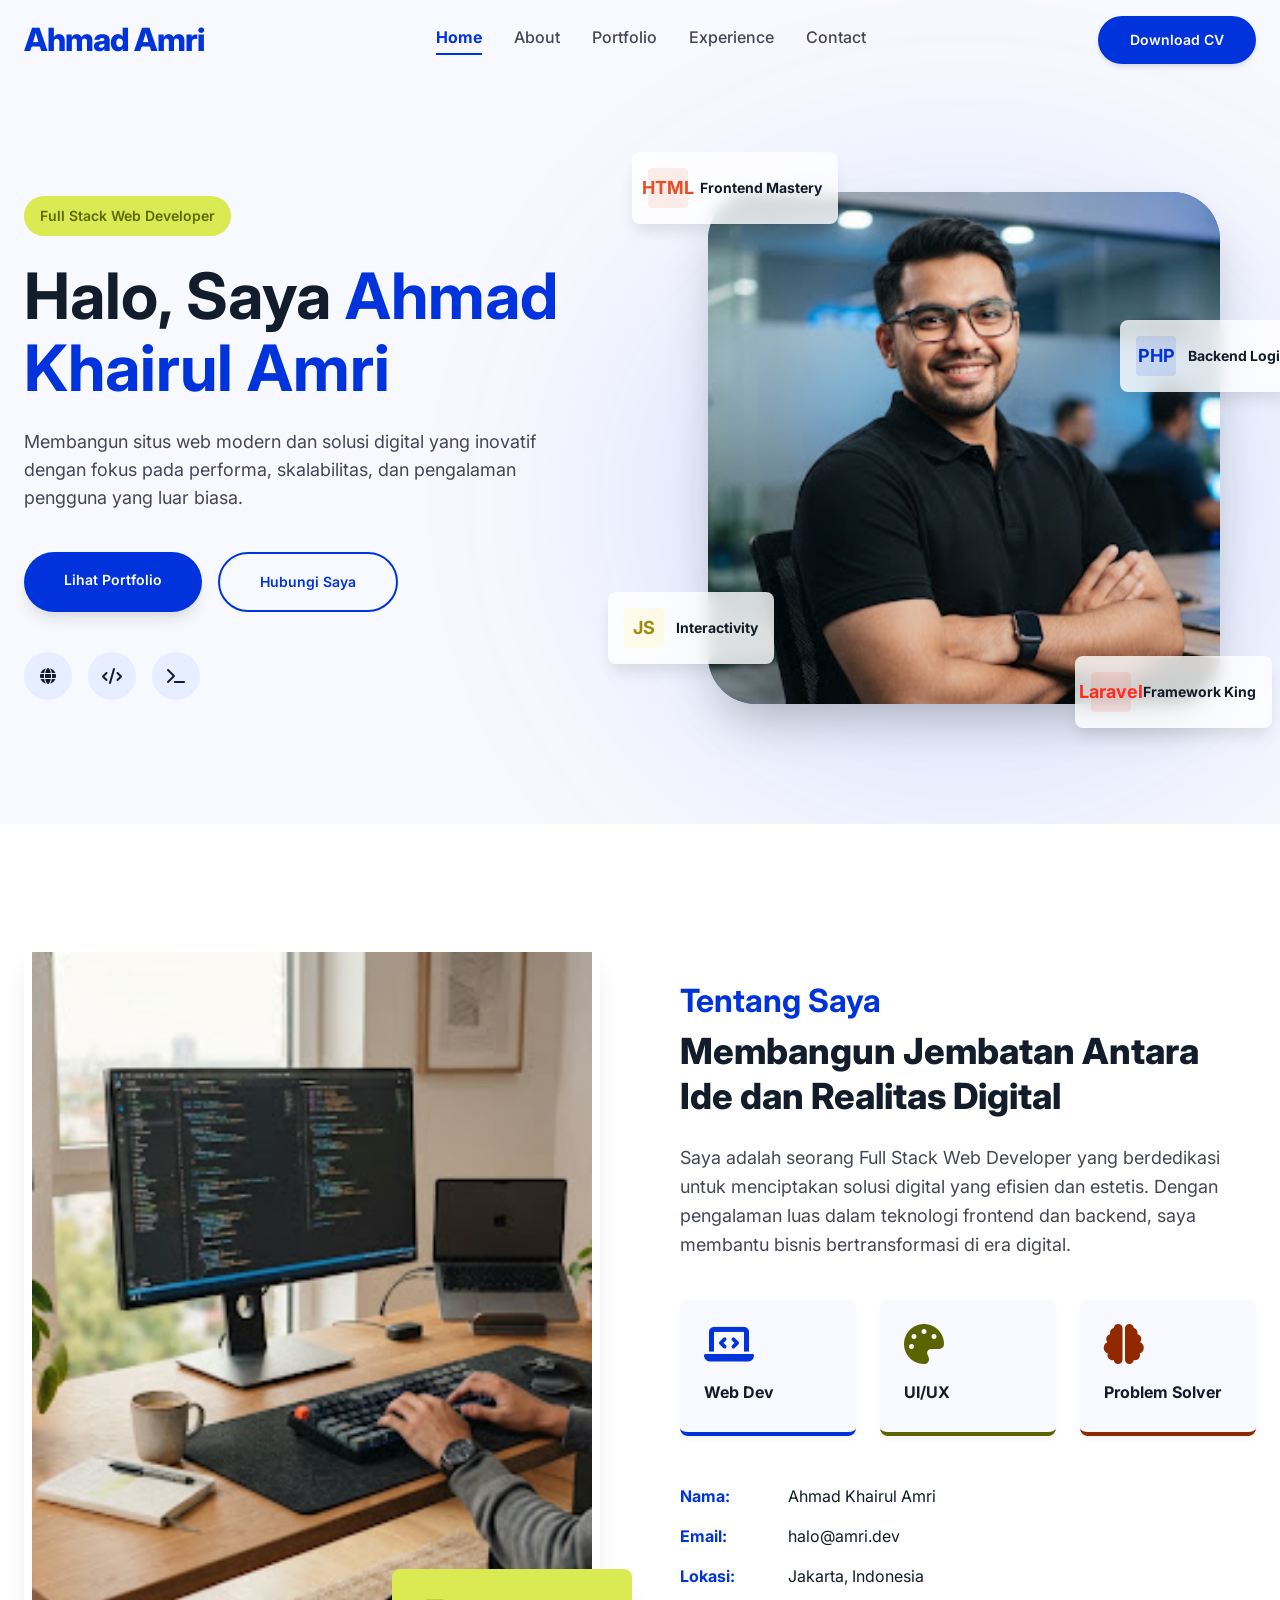
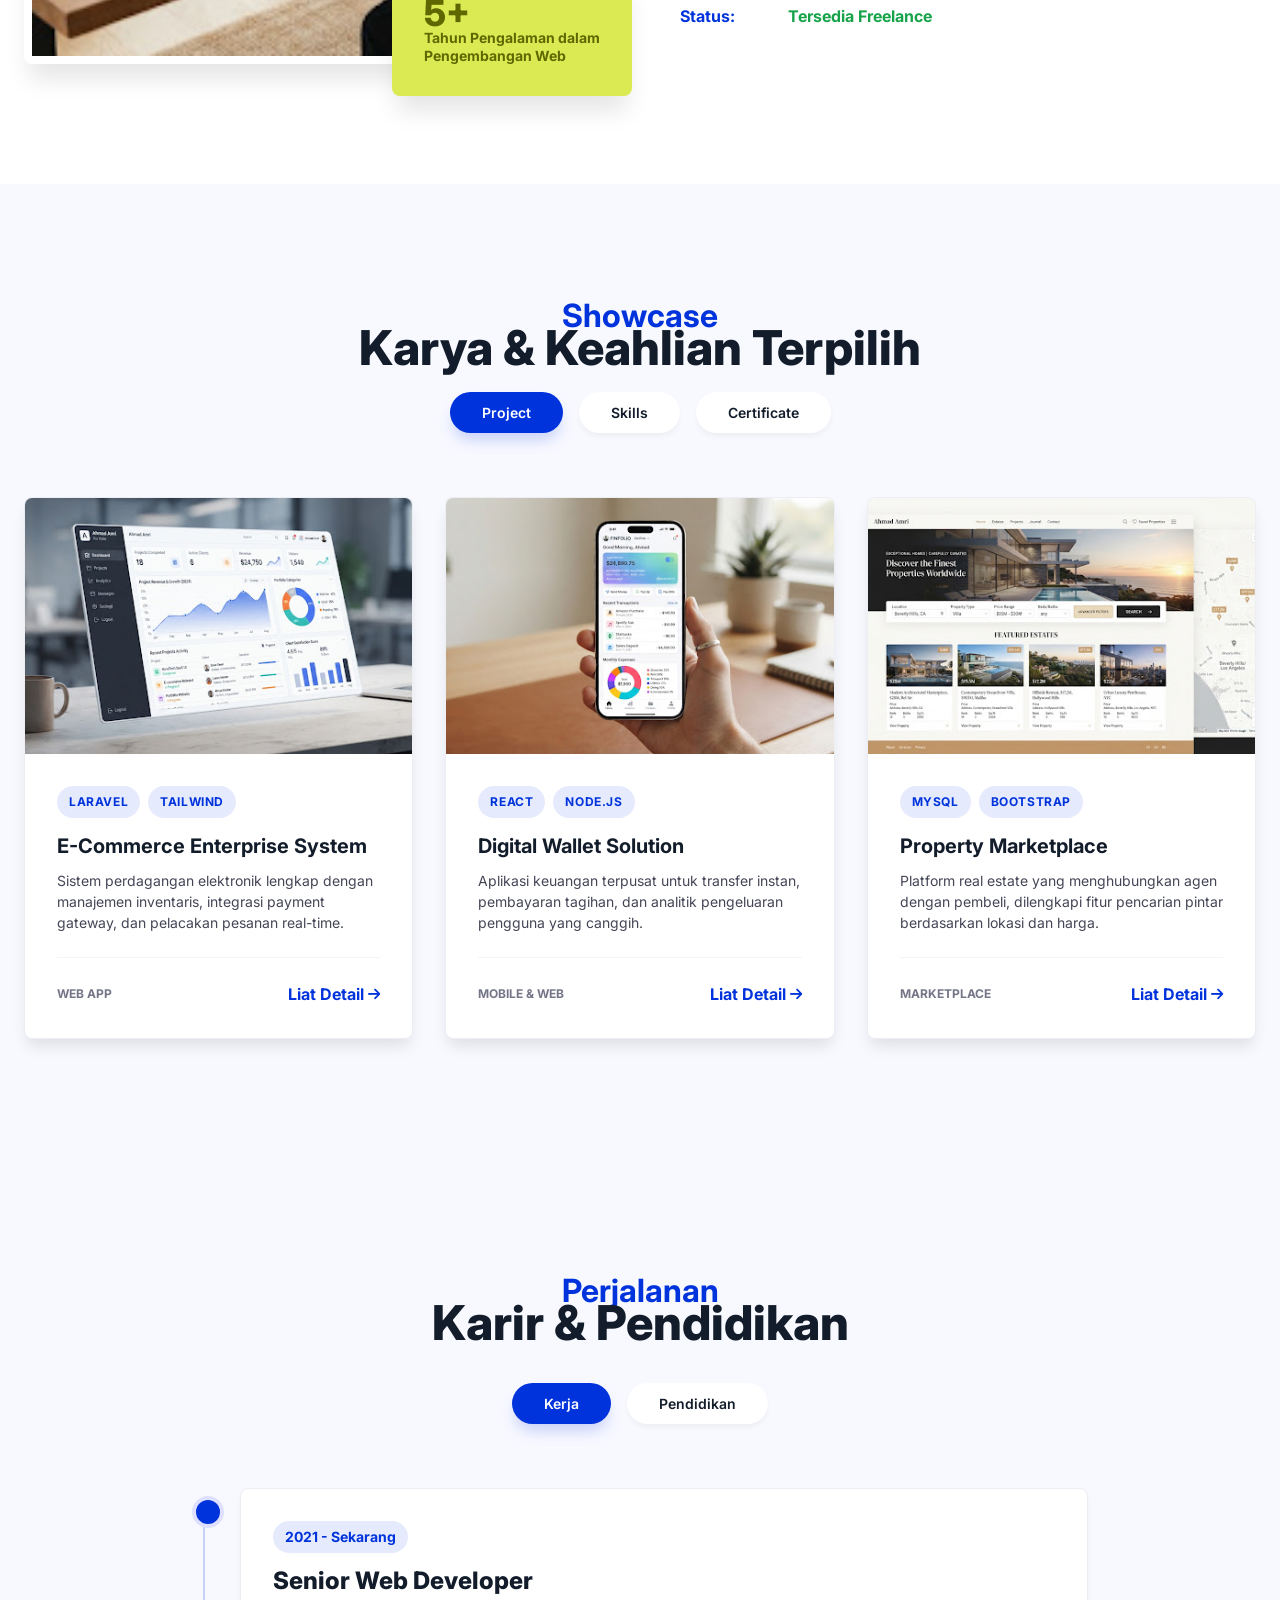
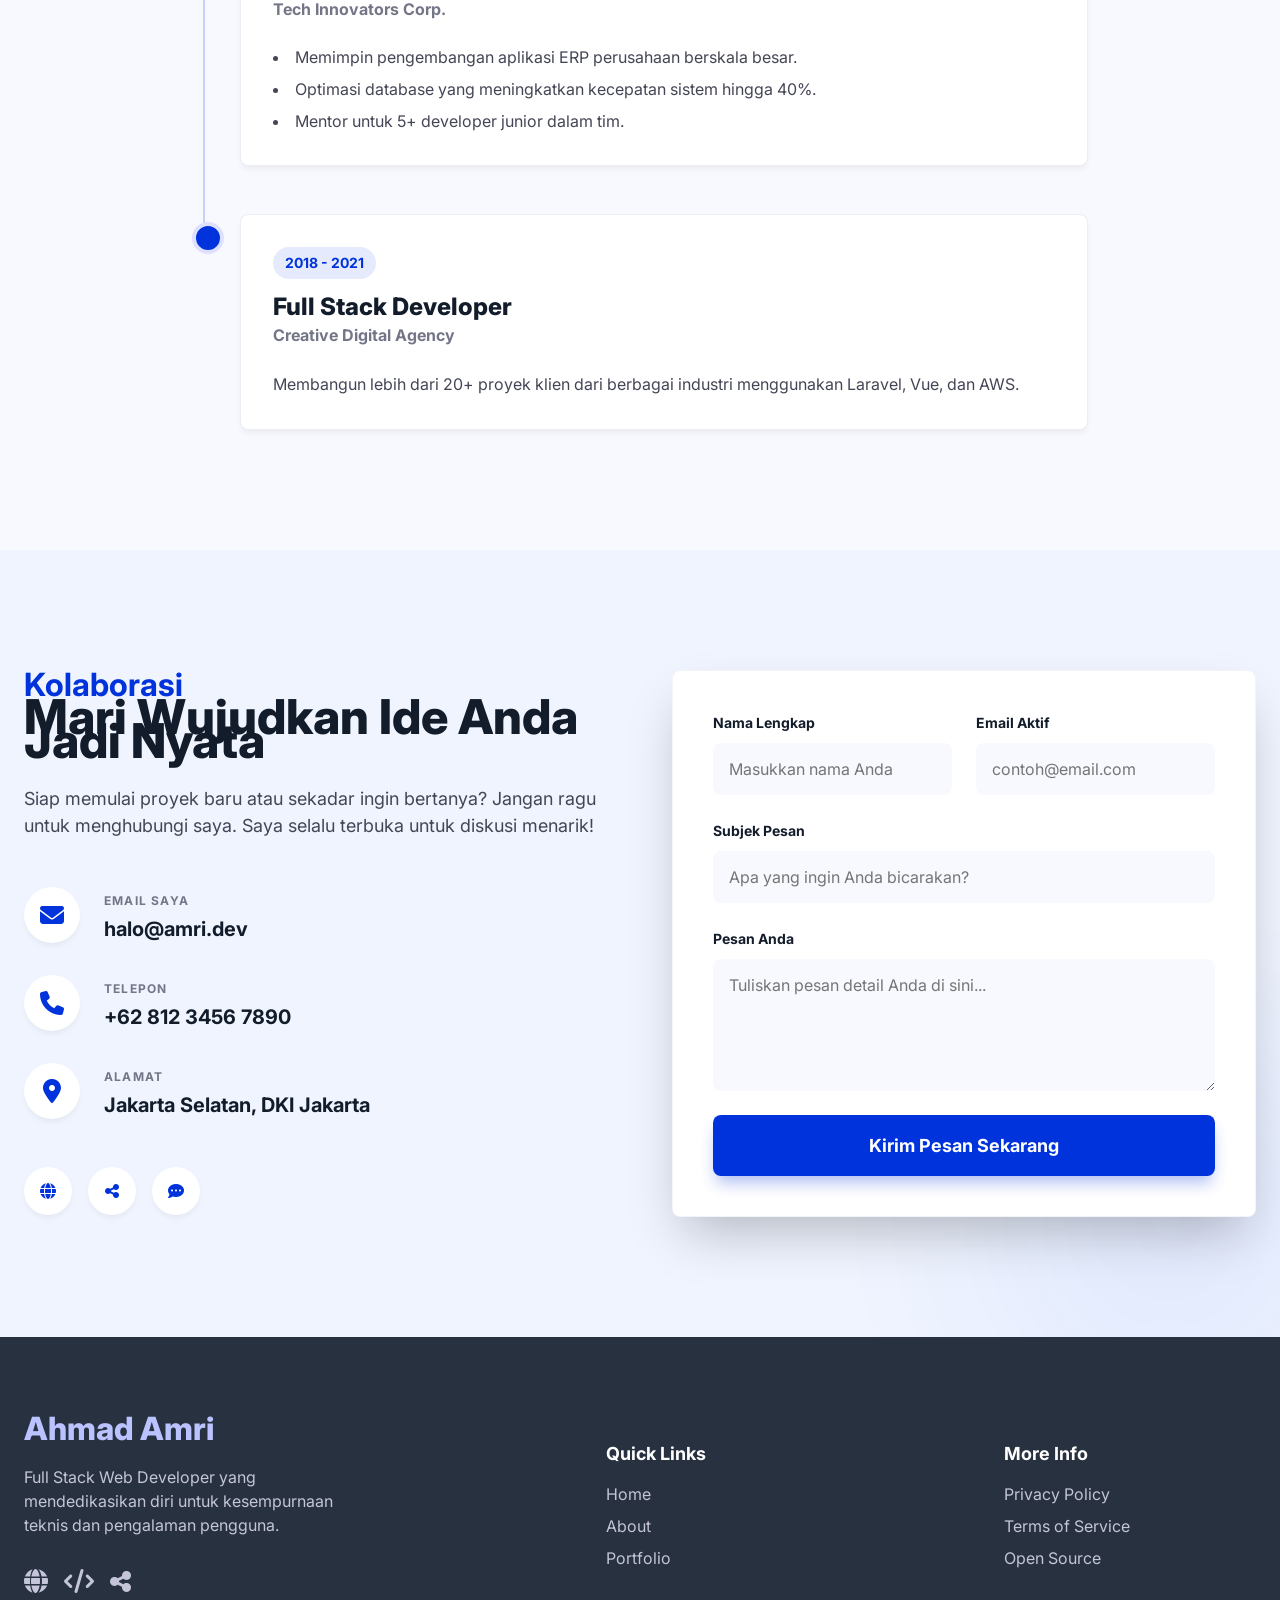
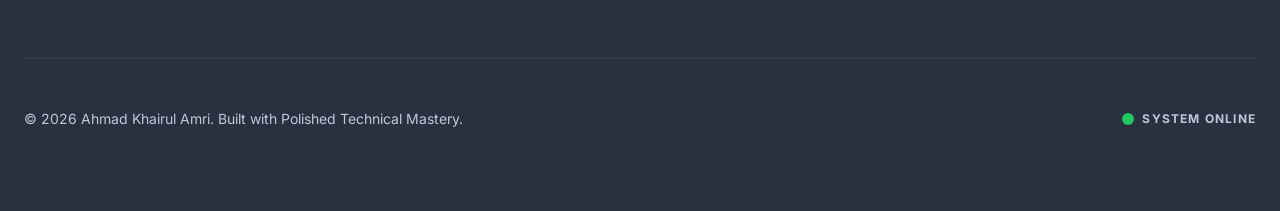
==== index.html @ edea7a63 "clean struktur code" ====
<!DOCTYPE html>
<html lang="id">
<head>
    <meta charset="utf-8" />
    <meta content="width=device-width, initial-scale=1.0" name="viewport" />
    <meta name="description" content="Ahmad Khairul Amri - Portfolio. Full Stack Web Developer berpengalaman membangun website modern dan solusi digital inovatif." />
    <title>Ahmad Amri | Full Stack Web Developer</title>
    
    <!-- Google Fonts Inter -->
    <link rel="preconnect" href="https://fonts.googleapis.com" />
    <link rel="preconnect" href="https://fonts.gstatic.com" crossorigin />
    <link href="https://fonts.googleapis.com/css2?family=Inter:wght@400;500;600;700;800&display=swap" rel="stylesheet" />
    
    <!-- Font Awesome 6 Free for Icons -->
    <link rel="stylesheet" href="https://cdnjs.cloudflare.com/ajax/libs/font-awesome/6.4.0/css/all.min.css" integrity="sha512-iecdLmaskl7CVkqkXNQ/ZH/XLlvWZOJyj7Yy7tcenmpD1ypASozpmT/E0iPtmFIB46ZmdtAc9eNBvH0H/ZpiBw==" crossorigin="anonymous" referrerpolicy="no-referrer" />
    
    <!-- Custom CSS Modules -->
    <link rel="stylesheet" href="assets/css/variables.css" />
    <link rel="stylesheet" href="assets/css/style.css" />
    <link rel="stylesheet" href="assets/css/responsive.css" />
</head>
<body>

    <!-- Header Navigation -->
    <header>
        <nav class="navbar" id="navbar">
            <div class="container navbar__container">
                <a class="navbar__logo" href="#">Ahmad Amri</a>
                
                <!-- Desktop Navigation Links -->
                <div class="navbar__menu">
                    <a class="navbar__link navbar__link--active" href="#home">Home</a>
                    <a class="navbar__link" href="#about">About</a>
                    <a class="navbar__link" href="#portfolio">Portfolio</a>
                    <a class="navbar__link" href="#experience">Experience</a>
                    <a class="navbar__link" href="#contact">Contact</a>
                </div>
                
                <!-- Call To Action Button -->
                <a class="navbar__button" href="#">Download CV</a>
                
                <!-- Mobile Navigation Toggle Button -->
                <button class="navbar__toggle" id="navbar-toggle" aria-label="Toggle mobile menu">
                    <i class="fa-solid fa-bars"></i>
                </button>
            </div>
        </nav>
        
        <!-- Mobile Navigation Overlay & Drawer -->
        <div class="mobile-nav__overlay" id="mobile-nav-overlay"></div>
        <div class="mobile-nav" id="mobile-nav">
            <div class="mobile-nav__header">
                <span class="mobile-nav__logo">Ahmad Amri</span>
                <button class="mobile-nav__close" id="mobile-nav-close" aria-label="Close mobile menu">
                    <i class="fa-solid fa-xmark"></i>
                </button>
            </div>
            <div class="mobile-nav__menu">
                <a class="mobile-nav__link mobile-nav__link--active" href="#home">Home</a>
                <a class="mobile-nav__link" href="#about">About</a>
                <a class="mobile-nav__link" href="#portfolio">Portfolio</a>
                <a class="mobile-nav__link" href="#experience">Experience</a>
                <a class="mobile-nav__link" href="#contact">Contact</a>
            </div>
            <a class="mobile-nav__button" href="#">Download CV</a>
        </div>
    </header>

    <main>
        <!-- Hero Section -->
        <section class="hero" id="home">
            <div class="container hero__container">
                <div class="hero__content">
                    <span class="hero__badge">Full Stack Web Developer</span>
                    <h1 class="hero__title">
                        Halo, Saya <span class="hero__title-highlight">Ahmad Khairul Amri</span>
                    </h1>
                    <p class="hero__description">
                        Membangun situs web modern dan solusi digital yang inovatif dengan fokus pada performa,
                        skalabilitas, dan pengalaman pengguna yang luar biasa.
                    </p>
                    <div class="hero__buttons">
                        <a class="hero__btn-primary" href="#portfolio">Lihat Portfolio</a>
                        <a class="hero__btn-secondary" href="#contact">Hubungi Saya</a>
                    </div>
                    <div class="hero__socials">
                        <a class="hero__social-link" href="#" aria-label="Website">
                            <i class="fa-solid fa-globe"></i>
                        </a>
                        <a class="hero__social-link" href="#" aria-label="Code Repository">
                            <i class="fa-solid fa-code"></i>
                        </a>
                        <a class="hero__social-link" href="#" aria-label="Terminal">
                            <i class="fa-solid fa-terminal"></i>
                        </a>
                    </div>
                </div>
                
                <div class="hero__image-wrapper">
                    <div class="hero__image-bg"></div>
                    <div class="hero__image-container">
                        <img class="hero__image" alt="Ahmad Khairul Amri Portrait" src="assets/images/profile.jpg" />
                    </div>
                    
                    <!-- Floating Tech Cards -->
                    <div class="hero__badge-card hero__badge-card--1 floating-anim">
                        <div class="hero__badge-icon hero__badge-icon--html">HTML</div>
                        <span class="hero__badge-text">Frontend Mastery</span>
                    </div>
                    <div class="hero__badge-card hero__badge-card--2 floating-anim" style="animation-delay: 0.5s;">
                        <div class="hero__badge-icon hero__badge-icon--php">PHP</div>
                        <span class="hero__badge-text">Backend Logic</span>
                    </div>
                    <div class="hero__badge-card hero__badge-card--3 floating-anim" style="animation-delay: 1s;">
                        <div class="hero__badge-icon hero__badge-icon--js">JS</div>
                        <span class="hero__badge-text">Interactivity</span>
                    </div>
                    <div class="hero__badge-card hero__badge-card--4 floating-anim" style="animation-delay: 1.5s;">
                        <div class="hero__badge-icon hero__badge-icon--laravel">Laravel</div>
                        <span class="hero__badge-text">Framework King</span>
                    </div>
                </div>
            </div>
        </section>

        <!-- About Section -->
        <section class="about" id="about">
            <div class="container about__container">
                <div class="about__image-wrapper">
                    <div class="about__image-container">
                        <img class="about__image" alt="Minimalist Workspace Setup" src="assets/images/workspace.jpg" loading="lazy" />
                    </div>
                    <div class="about__experience-card">
                        <h4 class="about__experience-title">5+</h4>
                        <p class="about__experience-text">Tahun Pengalaman dalam Pengembangan Web</p>
                    </div>
                </div>
                
                <div class="about__content">
                    <h3 class="about__subtitle">Tentang Saya</h3>
                    <h2 class="about__title">Membangun Jembatan Antara Ide dan Realitas Digital</h2>
                    <p class="about__description">
                        Saya adalah seorang Full Stack Web Developer yang berdedikasi untuk menciptakan solusi digital yang
                        efisien dan estetis. Dengan pengalaman luas dalam teknologi frontend dan backend, saya membantu
                        bisnis bertransformasi di era digital.
                    </p>
                    
                    <!-- Core Strengths -->
                    <div class="about__cards">
                        <div class="about__card">
                            <i class="fa-solid fa-laptop-code about__card-icon about__card-icon--primary"></i>
                            <h4 class="about__card-title">Web Dev</h4>
                        </div>
                        <div class="about__card about__card--secondary">
                            <i class="fa-solid fa-palette about__card-icon about__card-icon--secondary"></i>
                            <h4 class="about__card-title">UI/UX</h4>
                        </div>
                        <div class="about__card about__card--tertiary">
                            <i class="fa-solid fa-brain about__card-icon about__card-icon--tertiary"></i>
                            <h4 class="about__card-title">Problem Solver</h4>
                        </div>
                    </div>
                    
                    <!-- Bio Details -->
                    <div class="about__details">
                        <div class="about__detail-item">
                            <span class="about__detail-label">Nama:</span>
                            <span class="about__detail-value">Ahmad Khairul Amri</span>
                        </div>
                        <div class="about__detail-item">
                            <span class="about__detail-label">Email:</span>
                            <span class="about__detail-value">halo@amri.dev</span>
                        </div>
                        <div class="about__detail-item">
                            <span class="about__detail-label">Lokasi:</span>
                            <span class="about__detail-value">Jakarta, Indonesia</span>
                        </div>
                        <div class="about__detail-item">
                            <span class="about__detail-label">Status:</span>
                            <span class="about__detail-value about__detail-value--status">Tersedia Freelance</span>
                        </div>
                    </div>
                </div>
            </div>
        </section>

        <!-- Portfolio Section -->
        <section class="portfolio" id="portfolio">
            <div class="container portfolio__container">
                <div class="portfolio__header">
                    <h3 class="portfolio__subtitle">Showcase</h3>
                    <h2 class="portfolio__title">Karya &amp; Keahlian Terpilih</h2>
                    
                    <!-- Tab Controls -->
                    <div class="portfolio__tabs">
                        <button class="portfolio__tab-btn portfolio__tab-btn--active" id="btn-projects">Project</button>
                        <button class="portfolio__tab-btn" id="btn-skills">Skills</button>
                        <button class="portfolio__tab-btn" id="btn-certificates">Certificate</button>
                    </div>
                </div>
                
                <!-- Tab: Projects -->
                <div class="portfolio__tab-content portfolio__tab-content--active" id="projects">
                    <div class="portfolio__projects-grid">
                        
                        <!-- Project Card 1 -->
                        <div class="project-card">
                            <div class="project-card__image-wrapper">
                                <img class="project-card__image" alt="E-Commerce Enterprise System Screenshot" src="assets/images/project-ecommerce.jpg" loading="lazy" />
                                <div class="project-card__overlay">
                                    <a class="project-card__overlay-link" href="#" aria-label="Demo Link">
                                        <i class="fa-solid fa-link"></i>
                                    </a>
                                    <a class="project-card__overlay-link" href="#" aria-label="Source Code">
                                        <i class="fa-solid fa-code"></i>
                                    </a>
                                </div>
                            </div>
                            <div class="project-card__content">
                                <div class="project-card__tags">
                                    <span class="project-card__tag">Laravel</span>
                                    <span class="project-card__tag">Tailwind</span>
                                </div>
                                <h4 class="project-card__title">E-Commerce Enterprise System</h4>
                                <p class="project-card__description">Sistem perdagangan elektronik lengkap dengan manajemen inventaris, integrasi payment gateway, dan pelacakan pesanan real-time.</p>
                                <div class="project-card__footer">
                                    <span class="project-card__type">Web App</span>
                                    <a class="project-card__link" href="#">
                                        Liat Detail <i class="fa-solid fa-arrow-right"></i>
                                    </a>
                                </div>
                            </div>
                        </div>

                        <!-- Project Card 2 -->
                        <div class="project-card">
                            <div class="project-card__image-wrapper">
                                <img class="project-card__image" alt="Digital Wallet Solution Screenshot" src="assets/images/project-wallet.jpg" loading="lazy" />
                            </div>
                            <div class="project-card__content">
                                <div class="project-card__tags">
                                    <span class="project-card__tag">React</span>
                                    <span class="project-card__tag">Node.js</span>
                                </div>
                                <h4 class="project-card__title">Digital Wallet Solution</h4>
                                <p class="project-card__description">Aplikasi keuangan terpusat untuk transfer instan, pembayaran tagihan, dan analitik pengeluaran pengguna yang canggih.</p>
                                <div class="project-card__footer">
                                    <span class="project-card__type">Mobile &amp; Web</span>
                                    <a class="project-card__link" href="#">
                                        Liat Detail <i class="fa-solid fa-arrow-right"></i>
                                    </a>
                                </div>
                            </div>
                        </div>

                        <!-- Project Card 3 -->
                        <div class="project-card">
                            <div class="project-card__image-wrapper">
                                <img class="project-card__image" alt="Property Marketplace Screenshot" src="assets/images/project-marketplace.jpg" loading="lazy" />
                            </div>
                            <div class="project-card__content">
                                <div class="project-card__tags">
                                    <span class="project-card__tag">MySQL</span>
                                    <span class="project-card__tag">Bootstrap</span>
                                </div>
                                <h4 class="project-card__title">Property Marketplace</h4>
                                <p class="project-card__description">Platform real estate yang menghubungkan agen dengan pembeli, dilengkapi fitur pencarian pintar berdasarkan lokasi dan harga.</p>
                                <div class="project-card__footer">
                                    <span class="project-card__type">Marketplace</span>
                                    <a class="project-card__link" href="#">
                                        Liat Detail <i class="fa-solid fa-arrow-right"></i>
                                    </a>
                                </div>
                            </div>
                        </div>

                    </div>
                </div>

                <!-- Tab: Skills -->
                <div class="portfolio__tab-content" id="skills">
                    <div class="portfolio__skills-grid">
                        
                        <!-- Frontend Skills Card -->
                        <div class="skill-card">
                            <div class="skill-card__icon-wrapper skill-card__icon-wrapper--primary">
                                <i class="fa-solid fa-cubes"></i>
                            </div>
                            <h4 class="skill-card__title">Frontend</h4>
                            <div class="skill-card__tags">
                                <span class="skill-card__tag">React</span>
                                <span class="skill-card__tag">Tailwind</span>
                                <span class="skill-card__tag">Vue.js</span>
                                <span class="skill-card__tag">SASS</span>
                            </div>
                        </div>

                        <!-- Backend Skills Card -->
                        <div class="skill-card skill-card--secondary">
                            <div class="skill-card__icon-wrapper skill-card__icon-wrapper--secondary">
                                <i class="fa-solid fa-server"></i>
                            </div>
                            <h4 class="skill-card__title">Backend</h4>
                            <div class="skill-card__tags">
                                <span class="skill-card__tag">PHP</span>
                                <span class="skill-card__tag">Laravel</span>
                                <span class="skill-card__tag">Node.js</span>
                                <span class="skill-card__tag">Python</span>
                            </div>
                        </div>

                        <!-- Database Skills Card -->
                        <div class="skill-card skill-card--tertiary">
                            <div class="skill-card__icon-wrapper skill-card__icon-wrapper--tertiary">
                                <i class="fa-solid fa-database"></i>
                            </div>
                            <h4 class="skill-card__title">Database</h4>
                            <div class="skill-card__tags">
                                <span class="skill-card__tag">MySQL</span>
                                <span class="skill-card__tag">PostgreSQL</span>
                                <span class="skill-card__tag">MongoDB</span>
                                <span class="skill-card__tag">Redis</span>
                            </div>
                        </div>

                        <!-- Tools Skills Card -->
                        <div class="skill-card skill-card--dark">
                            <div class="skill-card__icon-wrapper skill-card__icon-wrapper--dark">
                                <i class="fa-solid fa-wrench"></i>
                            </div>
                            <h4 class="skill-card__title">Tools</h4>
                            <div class="skill-card__tags">
                                <span class="skill-card__tag">Git</span>
                                <span class="skill-card__tag">Docker</span>
                                <span class="skill-card__tag">Figma</span>
                                <span class="skill-card__tag">AWS</span>
                            </div>
                        </div>

                    </div>
                </div>

                <!-- Tab: Certificates -->
                <div class="portfolio__tab-content" id="certificates">
                    <div class="portfolio__certificates-grid">
                        
                        <!-- Certificate Card 1 -->
                        <div class="certificate-card">
                            <div class="certificate-card__image-wrapper">
                                <img class="certificate-card__image" alt="Google Cloud Professional Certificate" src="assets/images/cert-google.jpg" loading="lazy" />
                            </div>
                            <h5 class="certificate-card__title">Google Cloud Professional</h5>
                            <p class="certificate-card__issuer">Google Cloud Indonesia - 2023</p>
                            <button class="certificate-card__button">Liat Sertifikat</button>
                        </div>

                        <!-- Certificate Card 2 -->
                        <div class="certificate-card">
                            <div class="certificate-card__image-wrapper">
                                <img class="certificate-card__image" alt="Advanced Laravel Expert Certificate" src="assets/images/cert-laravel.jpg" loading="lazy" />
                            </div>
                            <h5 class="certificate-card__title">Advanced Laravel Expert</h5>
                            <p class="certificate-card__issuer">Udemy Certification - 2022</p>
                            <button class="certificate-card__button">Liat Sertifikat</button>
                        </div>

                        <!-- Certificate Card 3 -->
                        <div class="certificate-card">
                            <div class="certificate-card__image-wrapper">
                                <img class="certificate-card__image" alt="Fullstack Web Developer Certificate" src="assets/images/cert-fullstack.jpg" loading="lazy" />
                            </div>
                            <h5 class="certificate-card__title">Fullstack Web Developer</h5>
                            <p class="certificate-card__issuer">Dicoding Academy - 2021</p>
                            <button class="certificate-card__button">Liat Sertifikat</button>
                        </div>

                    </div>
                </div>
            </div>
        </section>

        <!-- Experience Section -->
        <section class="experience" id="experience">
            <div class="container experience__container">
                <div class="experience__header">
                    <h3 class="experience__subtitle">Perjalanan</h3>
                    <h2 class="experience__title">Karir &amp; Pendidikan</h2>
                    
                    <!-- Tab Controls -->
                    <div class="experience__tabs">
                        <button class="experience__tab-btn experience__tab-btn--active" id="exp-btn-work">Kerja</button>
                        <button class="experience__tab-btn" id="exp-btn-education">Pendidikan</button>
                    </div>
                </div>

                <!-- Timeline: Work -->
                <div class="experience__content experience__content--active" id="work-timeline">
                    <div class="timeline">
                        
                        <!-- Item 1 -->
                        <div class="timeline__item timeline__item--work">
                            <div class="timeline__card">
                                <span class="timeline__period timeline__period--work">2021 - Sekarang</span>
                                <h4 class="timeline__title">Senior Web Developer</h4>
                                <p class="timeline__subtitle">Tech Innovators Corp.</p>
                                <ul class="timeline__list">
                                    <li class="timeline__list-item">Memimpin pengembangan aplikasi ERP perusahaan berskala besar.</li>
                                    <li class="timeline__list-item">Optimasi database yang meningkatkan kecepatan sistem hingga 40%.</li>
                                    <li class="timeline__list-item">Mentor untuk 5+ developer junior dalam tim.</li>
                                </ul>
                            </div>
                        </div>

                        <!-- Item 2 -->
                        <div class="timeline__item timeline__item--work">
                            <div class="timeline__card">
                                <span class="timeline__period timeline__period--work">2018 - 2021</span>
                                <h4 class="timeline__title">Full Stack Developer</h4>
                                <p class="timeline__subtitle">Creative Digital Agency</p>
                                <p class="timeline__description">
                                    Membangun lebih dari 20+ proyek klien dari berbagai industri menggunakan Laravel, Vue, dan AWS.
                                </p>
                            </div>
                        </div>

                    </div>
                </div>

                <!-- Timeline: Education -->
                <div class="experience__content" id="edu-timeline">
                    <div class="timeline">
                        
                        <!-- Item 1 -->
                        <div class="timeline__item timeline__item--education">
                            <div class="timeline__card">
                                <span class="timeline__period timeline__period--education">2014 - 2018</span>
                                <h4 class="timeline__title">S1 Teknik Informatika</h4>
                                <p class="timeline__subtitle timeline__subtitle--education">Universitas Indonesia</p>
                                <p class="timeline__description">
                                    Lulus dengan IPK 3.85/4.00. Fokus pada Rekayasa Perangkat Lunak dan AI.
                                </p>
                            </div>
                        </div>

                    </div>
                </div>
            </div>
        </section>

        <!-- Contact Section -->
        <section class="contact" id="contact">
            <div class="container contact__container">
                <div class="contact__info-wrapper">
                    <h3 class="contact__subtitle">Kolaborasi</h3>
                    <h2 class="contact__title">Mari Wujudkan Ide Anda Jadi Nyata</h2>
                    <p class="contact__description">
                        Siap memulai proyek baru atau sekadar ingin bertanya? Jangan ragu untuk menghubungi saya. Saya
                        selalu terbuka untuk diskusi menarik!
                    </p>
                    
                    <!-- Contact Info Cards -->
                    <div class="contact__info-list">
                        
                        <div class="contact__info-item">
                            <div class="contact__info-icon-wrapper">
                                <i class="fa-solid fa-envelope"></i>
                            </div>
                            <div>
                                <p class="contact__info-label">Email Saya</p>
                                <p class="contact__info-value">halo@amri.dev</p>
                            </div>
                        </div>

                        <div class="contact__info-item">
                            <div class="contact__info-icon-wrapper">
                                <i class="fa-solid fa-phone"></i>
                            </div>
                            <div>
                                <p class="contact__info-label">Telepon</p>
                                <p class="contact__info-value">+62 812 3456 7890</p>
                            </div>
                        </div>

                        <div class="contact__info-item">
                            <div class="contact__info-icon-wrapper">
                                <i class="fa-solid fa-location-dot"></i>
                            </div>
                            <div>
                                <p class="contact__info-label">Alamat</p>
                                <p class="contact__info-value">Jakarta Selatan, DKI Jakarta</p>
                            </div>
                        </div>

                    </div>
                    
                    <!-- Social Links -->
                    <div class="contact__socials">
                        <a class="contact__social-link" href="#" aria-label="Website Link">
                            <i class="fa-solid fa-globe"></i>
                        </a>
                        <a class="contact__social-link" href="#" aria-label="Share Portfolio">
                            <i class="fa-solid fa-share-nodes"></i>
                        </a>
                        <a class="contact__social-link" href="#" aria-label="Chat Message">
                            <i class="fa-solid fa-comment-dots"></i>
                        </a>
                    </div>
                </div>

                <!-- Contact Form Wrapper -->
                <div class="contact__form-wrapper">
                    <form class="contact__form">
                        <div class="contact__form-grid">
                            <div class="contact__form-group">
                                <label class="contact__form-label">Nama Lengkap</label>
                                <input class="contact__form-input" placeholder="Masukkan nama Anda" type="text" required />
                            </div>
                            <div class="contact__form-group">
                                <label class="contact__form-label">Email Aktif</label>
                                <input class="contact__form-input" placeholder="contoh@email.com" type="email" required />
                            </div>
                        </div>
                        <div class="contact__form-group">
                            <label class="contact__form-label">Subjek Pesan</label>
                            <input class="contact__form-input" placeholder="Apa yang ingin Anda bicarakan?" type="text" required />
                        </div>
                        <div class="contact__form-group">
                            <label class="contact__form-label">Pesan Anda</label>
                            <textarea class="contact__form-textarea" placeholder="Tuliskan pesan detail Anda di sini..." rows="5" required></textarea>
                        </div>
                        <button class="contact__form-button" type="submit">Kirim Pesan Sekarang</button>
                    </form>
                </div>
            </div>
            
            <!-- Decorative layout background blur circle -->
            <div class="contact__decor"></div>
        </section>
    </main>

    <!-- Footer Section -->
    <footer class="footer">
        <div class="container footer__container">
            <div class="footer__top">
                <div class="footer__brand">
                    <h2 class="footer__logo">Ahmad Amri</h2>
                    <p class="footer__tagline">
                        Full Stack Web Developer yang mendedikasikan diri untuk kesempurnaan teknis dan pengalaman pengguna.
                    </p>
                    <div class="footer__socials">
                        <a class="footer__social-link" href="#" aria-label="Public Website">
                            <i class="fa-solid fa-globe"></i>
                        </a>
                        <a class="footer__social-link" href="#" aria-label="Code Repository">
                            <i class="fa-solid fa-code"></i>
                        </a>
                        <a class="footer__social-link" href="#" aria-label="Share Link">
                            <i class="fa-solid fa-share-nodes"></i>
                        </a>
                    </div>
                </div>
                
                <div class="footer__links-wrapper">
                    <div class="footer__links-group">
                        <h4 class="footer__links-title">Quick Links</h4>
                        <ul class="footer__links-list">
                            <li><a class="footer__link" href="#home">Home</a></li>
                            <li><a class="footer__link" href="#about">About</a></li>
                            <li><a class="footer__link" href="#portfolio">Portfolio</a></li>
                        </ul>
                    </div>
                    <div class="footer__links-group">
                        <h4 class="footer__links-title">More Info</h4>
                        <ul class="footer__links-list">
                            <li><a class="footer__link" href="#">Privacy Policy</a></li>
                            <li><a class="footer__link" href="#">Terms of Service</a></li>
                            <li><a class="footer__link" href="#">Open Source</a></li>
                        </ul>
                    </div>
                </div>
            </div>
            
            <div class="footer__bottom">
                <p class="footer__copyright">
                    &copy; 2026 Ahmad Khairul Amri. Built with Polished Technical Mastery.
                </p>
                <div class="footer__status">
                    <span class="footer__status-indicator"></span>
                    <span class="footer__status-text">System Online</span>
                </div>
            </div>
        </div>
    </footer>

    <!-- Modular Vanilla JS files -->
    <script src="assets/js/navbar.js"></script>
    <script src="assets/js/tabs.js"></script>
    <script src="assets/js/main.js"></script>
</body>
</html>
---- assets/css/variables.css ----
:root {
  /* Requested Standard Variables */
  --primary: #2b4ffb;
  --accent: #e3f25a;
  --dark: #111827;
  --gray: #6b7280;
  --white: #ffffff;
  --radius: 20px;
  --shadow: 0 20px 40px rgba(0, 0, 0, .08);

  /* High-Fidelity Design Tokens from original Tailwind Config */
  --color-primary: #0033db;
  --color-primary-container: #2b4ffb;
  --color-on-primary: #ffffff;
  --color-on-primary-fixed: #00105b;
  --color-primary-fixed: #dee0ff;
  --color-primary-fixed-dim: #bac3ff;
  
  --color-secondary: #5b6400;
  --color-secondary-container: #dbe952;
  --color-on-secondary-container: #5f6800;
  --color-secondary-fixed: #ddec55;
  --color-secondary-fixed-dim: #c1d03b;
  --color-on-secondary: #ffffff;
  --color-on-secondary-fixed: #1a1d00;
  
  --color-tertiary: #902900;
  --color-tertiary-container: #b93700;
  --color-on-tertiary-container: #ffdcd2;
  --color-tertiary-fixed: #ffdbd0;
  --color-tertiary-fixed-dim: #ffb59e;
  --color-on-tertiary: #ffffff;
  
  --color-background: #f8f9ff;
  --color-on-background: #121c2a;
  
  --color-surface: #f8f9ff;
  --color-surface-bright: #f8f9ff;
  --color-surface-dim: #d0dbed;
  --color-surface-container: #e6eeff;
  --color-surface-container-lowest: #ffffff;
  --color-surface-container-low: #eff4ff;
  --color-surface-container-high: #dee9fc;
  --color-surface-container-highest: #d9e3f6;
  --color-surface-variant: #d9e3f6;
  --color-on-surface: #121c2a;
  --color-on-surface-variant: #444656;
  
  --color-outline: #747688;
  --color-outline-variant: #c4c5d9;
  
  --color-inverse-surface: #27313f;
  --color-inverse-on-surface: #eaf1ff;
  --color-inverse-primary: #bac3ff;
  
  --color-error: #ba1a1a;
  --color-error-container: #ffdad6;
  --color-on-error: #ffffff;
  --color-on-error-container: #93000a;
  
  /* Font Family */
  --font-family: 'Inter', sans-serif;
  
  /* Font Sizes & Typography Rules */
  --fs-display-xl: 64px;
  --lh-display-xl: 72px;
  --fw-display-xl: 800;
  
  --fs-headline-lg: 48px;
  --lh-headline-lg: 56px;
  --fw-headline-lg: 700;
  
  --fs-headline-md: 32px;
  --lh-headline-md: 40px;
  --fw-headline-md: 700;
  
  --fs-body-lg: 18px;
  --lh-body-lg: 28px;
  --fw-body-lg: 400;
  
  --fs-body-md: 16px;
  --lh-body-md: 24px;
  --fw-body-md: 400;
  
  --fs-label-bold: 14px;
  --lh-label-bold: 20px;
  --fw-label-bold: 600;

  /* Spacing */
  --spacing-base: 4px;
  --spacing-section-desktop: 120px;
  --spacing-section-mobile: 64px;
  --spacing-gutter: 24px;
  --spacing-margin-mobile: 16px;
  --container-max: 1280px;

  /* Animation transition speed */
  --transition-default: all 0.3s ease;
}
---- assets/css/style.css ----
/* ----------------------------------------------------
   1. CSS Reset & Base Rules
---------------------------------------------------- */
* {
  margin: 0;
  padding: 0;
  box-sizing: border-box;
}

html {
  scroll-behavior: smooth;
}

body {
  font-family: var(--font-family);
  background-color: var(--color-background);
  color: var(--color-on-background);
  font-size: var(--fs-body-md);
  line-height: var(--lh-body-md);
  font-weight: var(--fw-body-md);
  -webkit-font-smoothing: antialiased;
  -moz-osx-font-smoothing: grayscale;
}

a {
  text-decoration: none;
  color: inherit;
  transition: var(--transition-default);
}

button, input, textarea, select {
  font-family: inherit;
  font-size: inherit;
  color: inherit;
  border: none;
  outline: none;
  background: none;
}

button {
  cursor: pointer;
}

img {
  max-width: 100%;
  height: auto;
  display: block;
}

/* Selection */
::selection {
  background-color: var(--color-primary-fixed);
  color: var(--color-on-primary-fixed);
}

/* ----------------------------------------------------
   2. Typography & Color Utility Mappings
---------------------------------------------------- */
.font-display-xl {
  font-size: var(--fs-display-xl);
  line-height: var(--lh-display-xl);
  font-weight: var(--fw-display-xl);
  letter-spacing: -0.02em;
}

.font-headline-lg {
  font-size: var(--fs-headline-lg);
  line-height: var(--lh-headline-lg);
  font-weight: var(--fw-headline-lg);
  letter-spacing: -0.01em;
}

.font-headline-md {
  font-size: var(--fs-headline-md);
  line-height: var(--lh-headline-md);
  font-weight: var(--fw-headline-md);
}

.font-body-lg {
  font-size: var(--fs-body-lg);
  line-height: var(--lh-body-lg);
  font-weight: var(--fw-body-lg);
}

.font-body-md {
  font-size: var(--fs-body-md);
  line-height: var(--lh-body-md);
  font-weight: var(--fw-body-md);
}

.font-label-bold {
  font-size: var(--fs-label-bold);
  line-height: var(--lh-label-bold);
  font-weight: var(--fw-label-bold);
  letter-spacing: 0.05em;
}

.text-primary { color: var(--color-primary); }
.text-secondary { color: var(--color-secondary); }
.text-tertiary { color: var(--color-tertiary); }
.text-on-surface { color: var(--color-on-surface); }
.text-on-surface-variant { color: var(--color-on-surface-variant); }
.text-outline { color: var(--color-outline); }
.text-white { color: var(--white); }

/* ----------------------------------------------------
   3. Main Layout & Structural Containers
---------------------------------------------------- */
.container {
  max-width: var(--container-max);
  margin-left: auto;
  margin-right: auto;
  padding-left: var(--spacing-margin-mobile);
  padding-right: var(--spacing-margin-mobile);
  width: 100%;
}

@media (min-width: 768px) {
  .container {
    padding-left: var(--spacing-gutter);
    padding-right: var(--spacing-gutter);
  }
}

/* ----------------------------------------------------
   4. Component: Navigation Bar (.navbar)
---------------------------------------------------- */
.navbar {
  position: fixed;
  top: 0;
  left: 0;
  width: 100%;
  z-index: 50;
  height: 80px;
  display: flex;
  align-items: center;
  transition: height 0.3s ease, background-color 0.3s ease, box-shadow 0.3s ease, backdrop-filter 0.3s ease;
}

.navbar__container {
  display: flex;
  justify-content: space-between;
  align-items: center;
}

.navbar__logo {
  font-size: var(--fs-headline-md);
  line-height: var(--lh-headline-md);
  font-weight: 800;
  color: var(--color-primary);
  letter-spacing: -0.03em;
}

.navbar__menu {
  display: none; /* Mobile hidden */
  align-items: center;
  gap: 32px;
}

.navbar__link {
  font-size: var(--fs-body-md);
  line-height: var(--lh-body-md);
  color: var(--color-on-surface-variant);
  font-weight: 500;
  padding-bottom: 4px;
  border-bottom: 2px solid transparent;
}

.navbar__link:hover {
  color: var(--color-primary);
}

.navbar__link--active {
  color: var(--color-primary);
  font-weight: 700;
  border-bottom-color: var(--color-primary);
}

.navbar__button {
  display: none; /* Mobile hidden */
  background-color: var(--color-primary);
  color: var(--color-on-primary);
  padding: 12px 32px;
  border-radius: 9999px;
  font-size: var(--fs-label-bold);
  font-weight: var(--fw-label-bold);
  box-shadow: 0 4px 6px -1px rgba(0, 0, 0, 0.1), 0 2px 4px -1px rgba(0, 0, 0, 0.06);
  transition: var(--transition-default), transform 0.15s ease;
}

.navbar__button:hover {
  transform: scale(1.05);
  box-shadow: 0 10px 15px -3px rgba(0, 0, 0, 0.1), 0 4px 6px -2px rgba(0, 0, 0, 0.05);
}

.navbar__button:active {
  transform: scale(0.95);
}

.navbar__toggle {
  display: flex;
  align-items: center;
  justify-content: center;
  color: var(--color-primary);
  font-size: 2.25rem; /* text-4xl */
  cursor: pointer;
}

/* Nav Scrolled State */
.navbar--scrolled {
  background-color: rgba(255, 255, 255, 0.9);
  backdrop-filter: blur(12px);
  box-shadow: 0 4px 6px -1px rgba(0, 0, 0, 0.05);
  height: 64px;
}

/* ----------------------------------------------------
   5. Mobile Navigation Drawer (.mobile-nav)
---------------------------------------------------- */
.mobile-nav {
  position: fixed;
  top: 0;
  right: -100%;
  width: 80%;
  max-width: 320px;
  height: 100vh;
  background-color: var(--color-surface-container-lowest);
  z-index: 100;
  box-shadow: -10px 0 30px rgba(0, 0, 0, 0.1);
  padding: 40px var(--spacing-gutter);
  display: flex;
  flex-direction: column;
  gap: 32px;
  transition: right 0.4s cubic-bezier(0.16, 1, 0.3, 1);
}

.mobile-nav--open {
  right: 0;
}

.mobile-nav__overlay {
  position: fixed;
  top: 0;
  left: 0;
  width: 100vw;
  height: 100vh;
  background-color: rgba(18, 28, 42, 0.4);
  backdrop-filter: blur(4px);
  z-index: 90;
  opacity: 0;
  visibility: hidden;
  transition: opacity 0.3s ease, visibility 0.3s ease;
}

.mobile-nav__overlay--open {
  opacity: 1;
  visibility: visible;
}

.mobile-nav__header {
  display: flex;
  justify-content: space-between;
  align-items: center;
  border-bottom: 1px solid var(--color-outline-variant);
  padding-bottom: 20px;
}

.mobile-nav__logo {
  font-size: var(--fs-headline-md);
  font-weight: 800;
  color: var(--color-primary);
}

.mobile-nav__close {
  font-size: 2rem;
  color: var(--color-outline);
}

.mobile-nav__menu {
  display: flex;
  flex-direction: column;
  gap: 20px;
}

.mobile-nav__link {
  font-size: 1.125rem;
  font-weight: 600;
  color: var(--color-on-surface-variant);
  padding: 8px 0;
  border-bottom: 2px solid transparent;
}

.mobile-nav__link:hover,
.mobile-nav__link--active {
  color: var(--color-primary);
}

.mobile-nav__button {
  background-color: var(--color-primary);
  color: var(--color-on-primary);
  padding: 14px 0;
  border-radius: 9999px;
  font-size: var(--fs-label-bold);
  font-weight: var(--fw-label-bold);
  text-align: center;
  box-shadow: 0 4px 6px -1px rgba(0, 0, 0, 0.1);
  margin-top: auto;
}

/* ----------------------------------------------------
   6. Component: Hero Section (.hero)
---------------------------------------------------- */
.hero {
  position: relative;
  padding-top: 128px; /* pt-32 */
  padding-bottom: var(--spacing-section-mobile);
  overflow: hidden;
}

.hero__container {
  display: grid;
  grid-template-columns: 1fr;
  gap: 64px; /* gap-16 */
  align-items: center;
}

.hero__content {
  z-index: 10;
  order: 2; /* In mobile, content is below the portrait */
}

.hero__badge {
  display: inline-block;
  padding: 8px 16px;
  background-color: var(--color-secondary-container);
  color: var(--color-on-secondary-container);
  border-radius: 9999px;
  font-size: var(--fs-label-bold);
  font-weight: var(--fw-label-bold);
  margin-bottom: 24px;
}

.hero__title {
  font-size: var(--fs-headline-lg);
  line-height: var(--lh-headline-lg);
  font-weight: 700;
  margin-bottom: 24px;
  color: var(--color-on-surface);
}

.hero__title-highlight {
  color: var(--color-primary);
}

.hero__description {
  font-size: var(--fs-body-lg);
  line-height: var(--lh-body-lg);
  color: var(--color-on-surface-variant);
  margin-bottom: 40px;
  max-width: 576px;
}

.hero__buttons {
  display: flex;
  flex-wrap: wrap;
  gap: 16px;
  margin-bottom: 40px;
}

.hero__btn-primary {
  background-color: var(--color-primary);
  color: var(--color-on-primary);
  padding: 16px 40px;
  border-radius: 9999px;
  font-size: var(--fs-label-bold);
  font-weight: var(--fw-label-bold);
  box-shadow: 0 10px 15px -3px rgba(0, 0, 0, 0.1), 0 4px 6px -2px rgba(0, 0, 0, 0.05);
  transition: var(--transition-default);
}

.hero__btn-primary:hover {
  transform: translateY(-4px);
  box-shadow: 0 20px 25px -5px rgba(0, 51, 219, 0.2), 0 10px 10px -5px rgba(0, 51, 219, 0.2);
}

.hero__btn-secondary {
  border: 2px solid var(--color-primary);
  color: var(--color-primary);
  padding: 16px 40px;
  border-radius: 9999px;
  font-size: var(--fs-label-bold);
  font-weight: var(--fw-label-bold);
  transition: var(--transition-default);
}

.hero__btn-secondary:hover {
  background-color: var(--color-primary-fixed);
  color: var(--color-on-primary-fixed);
}

.hero__socials {
  display: flex;
  gap: 16px;
}

.hero__social-link {
  width: 48px;
  height: 48px;
  display: flex;
  align-items: center;
  justify-content: center;
  border-radius: 9999px;
  background-color: var(--color-surface-container);
  color: var(--color-on-surface);
  transition: var(--transition-default);
}

.hero__social-link:hover {
  background-color: var(--color-primary);
  color: var(--white);
}

.hero__image-wrapper {
  position: relative;
  order: 1; /* In mobile, portrait is on top */
  display: flex;
  justify-content: center;
}

.hero__image-bg {
  position: absolute;
  z-index: -10;
  width: 120%;
  height: 120%;
  background-color: var(--color-primary);
  border-radius: 9999px;
  filter: blur(120px);
  opacity: 0.1;
}

.hero__image-container {
  position: relative;
  width: 100%;
  max-width: 512px;
  aspect-ratio: 1 / 1;
  background-color: var(--color-primary-container);
  border-radius: 3rem;
  overflow: hidden;
  box-shadow: 0 25px 50px -12px rgba(0, 0, 0, 0.25);
}

.hero__image {
  width: 100%;
  height: 100%;
  object-cover: cover; /* wait, standard style: object-fit: cover */
  object-fit: cover;
}

/* Floating Tech Cards */
.hero__badge-card {
  position: absolute;
  background-color: rgba(255, 255, 255, 0.8);
  backdrop-filter: blur(8px);
  padding: 16px;
  border-radius: 8px;
  box-shadow: 0 10px 15px -3px rgba(0, 0, 0, 0.1);
  display: flex;
  align-items: center;
  gap: 12px;
  z-index: 20;
}

.hero__badge-card--1 {
  top: -40px;
  left: -40px;
}

.hero__badge-card--2 {
  top: 25%;
  right: -48px;
}

.hero__badge-card--3 {
  bottom: 40px;
  left: -64px;
}

.hero__badge-card--4 {
  bottom: -24px;
  right: -16px;
}

.hero__badge-icon {
  width: 40px;
  height: 40px;
  border-radius: 4px;
  display: flex;
  align-items: center;
  justify-content: center;
  font-weight: 700;
  font-size: 1.125rem;
}

.hero__badge-icon--html {
  background-color: rgba(227, 79, 38, 0.1);
  color: #E34F26;
}

.hero__badge-icon--php {
  background-color: rgba(0, 51, 219, 0.1);
  color: var(--color-primary);
}

.hero__badge-icon--js {
  background-color: rgba(247, 223, 30, 0.1);
  color: #9a8d11;
}

.hero__badge-icon--laravel {
  background-color: rgba(255, 45, 32, 0.1);
  color: #FF2D20;
}

.hero__badge-text {
  font-size: 0.875rem;
  font-weight: 700;
  color: var(--color-on-background);
}

/* ----------------------------------------------------
   7. Component: About Section (.about)
---------------------------------------------------- */
.about {
  padding-top: var(--spacing-section-desktop);
  padding-bottom: var(--spacing-section-desktop);
  background-color: var(--color-surface-container-lowest);
}

.about__container {
  display: grid;
  grid-template-columns: 1fr;
  gap: 80px; /* gap-20 */
  align-items: center;
}

.about__image-wrapper {
  position: relative;
}

.about__image-container {
  border-radius: 8px;
  overflow: hidden;
  box-shadow: 0 20px 25px -5px rgba(0, 0, 0, 0.1);
  aspect-ratio: 4 / 5;
  border: 8px solid var(--white);
}

.about__image {
  width: 100%;
  height: 100%;
  object-fit: cover;
}

.about__experience-card {
  position: absolute;
  bottom: -32px;
  right: -32px;
  background-color: var(--color-secondary-container);
  color: var(--color-on-secondary-container);
  padding: 32px;
  border-radius: 8px;
  box-shadow: 0 20px 25px -5px rgba(0, 0, 0, 0.1);
  max-width: 240px;
}

.about__experience-title {
  font-size: 2.25rem; /* text-4xl */
  font-weight: 800;
  margin-bottom: 4px;
}

.about__experience-text {
  font-size: 0.875rem;
  font-weight: 700;
  line-height: 1.25;
}

.about__subtitle {
  font-size: var(--fs-headline-md);
  line-height: var(--lh-headline-md);
  color: var(--color-primary);
  font-weight: 700;
  margin-bottom: 8px;
}

.about__title {
  font-size: 2.25rem; /* text-4xl */
  font-weight: 800;
  line-height: 1.25;
  margin-bottom: 24px;
}

.about__description {
  font-size: var(--fs-body-lg);
  line-height: 1.625;
  color: var(--color-on-surface-variant);
  margin-bottom: 40px;
}

.about__cards {
  display: grid;
  grid-template-columns: 1fr;
  gap: 24px;
  margin-bottom: 48px;
}

.about__card {
  background-color: var(--color-surface);
  padding: 24px;
  border-radius: 8px;
  box-shadow: 0 4px 6px -1px rgba(0, 0, 0, 0.05);
  border-bottom: 4px solid var(--color-primary);
}

.about__card--secondary {
  border-bottom-color: var(--color-secondary);
}

.about__card--tertiary {
  border-bottom-color: var(--color-tertiary);
}

.about__card-icon {
  font-size: 2.5rem; /* text-4xl */
  margin-bottom: 16px;
  display: block;
}

.about__card-icon--primary { color: var(--color-primary); }
.about__card-icon--secondary { color: var(--color-secondary); }
.about__card-icon--tertiary { color: var(--color-tertiary); }

.about__card-title {
  font-weight: 700;
  margin-bottom: 4px;
}

.about__details {
  display: grid;
  grid-template-columns: 1fr;
  gap: 16px 32px;
}

.about__detail-item {
  display: flex;
  align-items: center;
  gap: 12px;
}

.about__detail-label {
  font-weight: 700;
  color: var(--color-primary);
  width: 96px;
  flex-shrink: 0;
}

.about__detail-value {
  color: var(--color-on-background);
}

.about__detail-value--status {
  color: #16a34a; /* text-green-600 */
  font-weight: 700;
}

/* ----------------------------------------------------
   8. Component: Portfolio Showcase (.portfolio)
---------------------------------------------------- */
.portfolio {
  padding-top: var(--spacing-section-desktop);
  padding-bottom: var(--spacing-section-desktop);
}

.portfolio__header {
  text-center: center; /* wait, standard CSS style: text-align: center */
  text-align: center;
  margin-bottom: 64px;
}

.portfolio__subtitle {
  font-size: var(--fs-headline-md);
  color: var(--color-primary);
  margin-bottom: 8px;
  font-weight: 700;
}

.portfolio__title {
  font-size: 3rem; /* text-5xl */
  font-weight: 800;
  margin-bottom: 32px;
}

.portfolio__tabs {
  display: flex;
  justify-content: center;
  flex-wrap: wrap;
  gap: 16px;
  margin-bottom: 48px;
}

.portfolio__tab-btn {
  padding: 12px 32px;
  border-radius: 9999px;
  font-size: var(--fs-label-bold);
  font-weight: var(--fw-label-bold);
  background-color: var(--white);
  color: var(--color-on-surface);
  box-shadow: 0 4px 6px -1px rgba(0, 0, 0, 0.05);
  transition: var(--transition-default);
}

.portfolio__tab-btn:hover {
  background-color: var(--color-surface-container);
}

.portfolio__tab-btn--active {
  background-color: var(--color-primary);
  color: var(--color-on-primary);
  box-shadow: 0 10px 15px -3px rgba(0, 51, 219, 0.2);
}

.portfolio__tab-btn--active:hover {
  background-color: var(--color-primary);
}

.portfolio__tab-content {
  display: none;
}

.portfolio__tab-content--active {
  display: block;
}

/* Tab contents layouts */
.portfolio__projects-grid {
  display: grid;
  grid-template-columns: 1fr;
  gap: 32px;
}

.portfolio__skills-grid {
  display: grid;
  grid-template-columns: 1fr;
  gap: 32px;
}

.portfolio__certificates-grid {
  display: grid;
  grid-template-columns: 1fr;
  gap: 32px;
}

/* Project Card */
.project-card {
  background-color: var(--white);
  border-radius: 8px;
  overflow: hidden;
  box-shadow: 0 10px 15px -3px rgba(0, 0, 0, 0.1);
  border: 1px solid rgba(196, 197, 217, 0.3); /* border-outline-variant/30 */
  transition: var(--transition-default), transform 0.3s cubic-bezier(0.16, 1, 0.3, 1);
}

.project-card:hover {
  box-shadow: 0 25px 50px -12px rgba(0, 0, 0, 0.25);
  transform: translateY(-8px);
}

.project-card__image-wrapper {
  position: relative;
  height: 256px; /* h-64 */
  overflow: hidden;
}

.project-card__image {
  width: 100%;
  height: 100%;
  object-fit: cover;
  transition: transform 0.5s ease;
}

.project-card:hover .project-card__image {
  transform: scale(1.1);
}

.project-card__overlay {
  position: absolute;
  inset: 0;
  background-color: rgba(0, 51, 219, 0.2);
  opacity: 0;
  display: flex;
  align-items: center;
  justify-content: center;
  gap: 16px;
  transition: opacity 0.3s ease;
}

.project-card:hover .project-card__overlay {
  opacity: 1;
}

.project-card__overlay-link {
  width: 48px;
  height: 48px;
  border-radius: 9999px;
  background-color: var(--white);
  color: var(--color-primary);
  display: flex;
  align-items: center;
  justify-content: center;
  transition: var(--transition-default), transform 0.2s ease;
}

.project-card__overlay-link:hover {
  transform: scale(1.1);
}

.project-card__content {
  padding: 32px;
}

.project-card__tags {
  display: flex;
  gap: 8px;
  margin-bottom: 16px;
}

.project-card__tag {
  background-color: rgba(0, 51, 219, 0.1);
  color: var(--color-primary);
  padding: 4px 12px;
  border-radius: 9999px;
  font-size: 0.75rem; /* text-xs */
  font-weight: 700;
  text-transform: uppercase;
  letter-spacing: 0.05em;
}

.project-card__title {
  font-size: 1.25rem; /* text-xl */
  font-weight: 700;
  margin-bottom: 12px;
  transition: color 0.3s ease;
}

.project-card:hover .project-card__title {
  color: var(--color-primary);
}

.project-card__description {
  color: var(--color-on-surface-variant);
  font-size: 0.875rem;
  margin-bottom: 24px;
  line-height: 1.5;
}

.project-card__footer {
  display: flex;
  justify-content: space-between;
  align-items: center;
  border-top: 1px solid rgba(196, 197, 217, 0.2);
  padding-top: 24px;
}

.project-card__type {
  font-size: 0.75rem;
  font-weight: 700;
  color: var(--color-outline);
  text-transform: uppercase;
}

.project-card__link {
  color: var(--color-primary);
  font-weight: 700;
  display: flex;
  align-items: center;
  gap: 4px;
}

.project-card__link i {
  font-size: 0.875rem;
  transition: transform 0.3s ease;
}

.project-card__link:hover i {
  transform: translateX(4px);
}

/* Skill Card */
.skill-card {
  padding: 32px;
  background-color: var(--white);
  border-radius: 8px;
  box-shadow: 0 10px 15px -3px rgba(0, 0, 0, 0.1);
  text-align: center;
  border-top: 4px solid var(--color-primary);
}

.skill-card--secondary {
  border-top-color: var(--color-secondary);
}

.skill-card--tertiary {
  border-top-color: var(--color-tertiary);
}

.skill-card--dark {
  border-top-color: var(--color-on-surface);
}

.skill-card__icon-wrapper {
  width: 64px;
  height: 64px;
  border-radius: 9999px;
  display: flex;
  align-items: center;
  justify-content: center;
  margin: 0 auto 24px auto;
  font-size: 2.25rem;
}

.skill-card__icon-wrapper--primary {
  background-color: rgba(0, 51, 219, 0.1);
  color: var(--color-primary);
}

.skill-card__icon-wrapper--secondary {
  background-color: rgba(91, 100, 0, 0.1);
  color: var(--color-secondary);
}

.skill-card__icon-wrapper--tertiary {
  background-color: rgba(144, 41, 0, 0.1);
  color: var(--color-tertiary);
}

.skill-card__icon-wrapper--dark {
  background-color: var(--color-surface-variant);
  color: var(--color-on-surface);
}

.skill-card__title {
  font-size: 1.125rem;
  font-weight: 700;
  margin-bottom: 16px;
}

.skill-card__tags {
  display: flex;
  flex-wrap: wrap;
  justify-content: center;
  gap: 8px;
}

.skill-card__tag {
  padding: 4px 12px;
  background-color: var(--color-surface);
  border-radius: 9999px;
  font-size: 0.75rem;
  font-weight: 700;
  border: 1px solid var(--color-outline-variant);
}

/* Certificate Card */
.certificate-card {
  background-color: var(--white);
  padding: 16px;
  border-radius: 8px;
  box-shadow: 0 10px 15px -3px rgba(0, 0, 0, 0.1);
}

.certificate-card__image-wrapper {
  position: relative;
  border-radius: 4px;
  overflow: hidden;
  aspect-ratio: 16 / 9;
  margin-bottom: 16px;
}

.certificate-card__image {
  width: 100%;
  height: 100%;
  object-fit: cover;
  transition: transform 0.3s ease;
}

.certificate-card:hover .certificate-card__image {
  transform: scale(1.05);
}

.certificate-card__title {
  font-size: 1.125rem;
  font-weight: 700;
  margin-bottom: 4px;
}

.certificate-card__issuer {
  font-size: 0.875rem;
  color: var(--color-outline);
  margin-bottom: 16px;
}

.certificate-card__button {
  width: 100%;
  padding: 8px 0;
  background-color: var(--color-primary-fixed);
  color: var(--color-on-primary-fixed);
  border-radius: 4px;
  font-weight: 700;
  text-align: center;
  transition: var(--transition-default);
}

.certificate-card__button:hover {
  background-color: var(--color-primary);
  color: var(--white);
}

/* ----------------------------------------------------
   9. Component: Experience Section (.experience)
---------------------------------------------------- */
.experience {
  padding-top: var(--spacing-section-desktop);
  padding-bottom: var(--spacing-section-desktop);
  background-color: var(--color-surface);
}

.experience__header {
  text-align: center;
  margin-bottom: 64px;
}

.experience__subtitle {
  font-size: var(--fs-headline-md);
  color: var(--color-primary);
  font-weight: 700;
  margin-bottom: 8px;
}

.experience__title {
  font-size: 3rem;
  font-weight: 800;
  margin-bottom: 48px;
}

.experience__tabs {
  display: flex;
  justify-content: center;
  gap: 16px;
  margin-bottom: 48px;
}

.experience__tab-btn {
  padding: 12px 32px;
  border-radius: 9999px;
  font-size: var(--fs-label-bold);
  font-weight: var(--fw-label-bold);
  background-color: var(--white);
  color: var(--color-on-surface);
  transition: var(--transition-default);
  box-shadow: 0 4px 6px -1px rgba(0, 0, 0, 0.05);
}

.experience__tab-btn--active {
  background-color: var(--color-primary);
  color: var(--color-on-primary);
  box-shadow: 0 10px 15px -3px rgba(0, 51, 219, 0.2);
}

.experience__content {
  display: none;
  max-width: 896px; /* max-w-4xl */
  margin-left: auto;
  margin-right: auto;
}

.experience__content--active {
  display: block;
}

/* Timeline */
.timeline {
  display: flex;
  flex-direction: column;
  gap: 48px; /* space-y-12 */
}

.timeline__item {
  position: relative;
  padding-left: 48px; /* pl-12 */
}

.timeline__item::before {
  content: '';
  position: absolute;
  left: 0;
  top: 8px;
  width: 24px;
  height: 24px;
  border-radius: 9999px;
  z-index: 2;
}

.timeline__item--work::before {
  background-color: var(--color-primary);
  border: 4px solid var(--color-primary-fixed);
}

.timeline__item--education::before {
  background-color: var(--color-secondary);
  border: 4px solid var(--color-secondary-fixed);
}

.timeline__item::after {
  content: '';
  position: absolute;
  left: 11px;
  top: 32px;
  width: 2px;
  height: calc(100% + 48px);
  z-index: 1;
}

.timeline__item--work::after {
  background-color: rgba(0, 51, 219, 0.2);
}

.timeline__item--education::after {
  background-color: rgba(91, 100, 0, 0.2);
}

.timeline__item:last-child::after {
  display: none;
}

.timeline__card {
  background-color: var(--white);
  padding: 32px;
  border-radius: 8px;
  box-shadow: 0 4px 6px -1px rgba(0, 0, 0, 0.05);
  border: 1px solid rgba(196, 197, 217, 0.3);
}

.timeline__period {
  font-weight: 700;
  font-size: 0.875rem;
  padding: 4px 12px;
  border-radius: 9999px;
  margin-bottom: 16px;
  display: inline-block;
}

.timeline__period--work {
  color: var(--color-primary);
  background-color: rgba(0, 51, 219, 0.1);
}

.timeline__period--education {
  color: var(--color-secondary);
  background-color: rgba(91, 100, 0, 0.1);
}

.timeline__title {
  font-size: 1.5rem; /* text-2xl */
  font-weight: 800;
  margin-bottom: 4px;
}

.timeline__subtitle {
  color: var(--color-outline);
  font-weight: 700;
  margin-bottom: 24px;
}

.timeline__subtitle--education {
  margin-bottom: 8px;
}

.timeline__description {
  color: var(--color-on-surface-variant);
  line-height: 1.625;
}

.timeline__list {
  list-style-type: disc;
  list-style-position: inside;
  margin-top: 8px;
  display: flex;
  flex-direction: column;
  gap: 8px;
}

.timeline__list-item {
  color: var(--color-on-surface-variant);
}

/* ----------------------------------------------------
   10. Component: Contact Section (.contact)
---------------------------------------------------- */
.contact {
  padding-top: var(--spacing-section-desktop);
  padding-bottom: var(--spacing-section-desktop);
  background-color: var(--color-surface-container-low);
  position: relative;
  overflow: hidden;
}

.contact__container {
  display: grid;
  grid-template-columns: 1fr;
  gap: 64px; /* gap-16 */
  align-items: center;
}

.contact__subtitle {
  font-size: var(--fs-headline-md);
  color: var(--color-primary);
  font-weight: 700;
  margin-bottom: 8px;
}

.contact__title {
  font-size: 3rem;
  font-weight: 800;
  margin-bottom: 32px;
}

.contact__description {
  font-size: var(--fs-body-lg);
  line-height: 1.5;
  color: var(--color-on-surface-variant);
  margin-bottom: 48px;
}

.contact__info-list {
  display: flex;
  flex-direction: column;
  gap: 32px;
  margin-bottom: 48px;
}

.contact__info-item {
  display: flex;
  align-items: center;
  gap: 24px;
}

.contact__info-icon-wrapper {
  width: 56px;
  height: 56px;
  border-radius: 9999px;
  background-color: var(--white);
  color: var(--color-primary);
  display: flex;
  align-items: center;
  justify-content: center;
  font-size: 1.5rem;
  box-shadow: 0 4px 6px -1px rgba(0, 0, 0, 0.05);
  transition: var(--transition-default);
}

.contact__info-item:hover .contact__info-icon-wrapper {
  background-color: var(--color-primary);
  color: var(--white);
}

.contact__info-label {
  font-size: 0.75rem;
  color: var(--color-outline);
  font-weight: 700;
  text-transform: uppercase;
  letter-spacing: 0.1em;
  margin-bottom: 4px;
}

.contact__info-value {
  font-size: 1.25rem; /* text-xl */
  font-weight: 700;
}

.contact__socials {
  display: flex;
  gap: 16px;
}

.contact__social-link {
  width: 48px;
  height: 48px;
  border-radius: 9999px;
  background-color: var(--white);
  color: var(--color-primary);
  display: flex;
  align-items: center;
  justify-content: center;
  box-shadow: 0 4px 6px -1px rgba(0, 0, 0, 0.05);
  transition: var(--transition-default);
}

.contact__social-link:hover {
  background-color: var(--color-primary);
  color: var(--white);
}

.contact__form-wrapper {
  background-color: var(--white);
  padding: 40px;
  border-radius: 8px;
  box-shadow: 0 25px 50px -12px rgba(0, 0, 0, 0.25);
  position: relative;
  z-index: 10;
  border: 1px solid rgba(196, 197, 217, 0.2);
}

.contact__form {
  display: flex;
  flex-direction: column;
  gap: 24px;
}

.contact__form-grid {
  display: grid;
  grid-template-columns: 1fr;
  gap: 24px;
}

.contact__form-group {
  display: flex;
  flex-direction: column;
  gap: 8px;
}

.contact__form-label {
  font-weight: 700;
  font-size: 0.875rem;
  color: var(--color-on-surface);
}

.contact__form-input,
.contact__form-textarea {
  width: 100%;
  background-color: var(--color-surface);
  border-radius: 8px;
  padding: 16px;
  border: none;
  font-size: var(--fs-body-md);
  transition: var(--transition-default);
}

.contact__form-input:focus,
.contact__form-textarea:focus {
  box-shadow: 0 0 0 2px var(--color-primary);
}

.contact__form-button {
  width: 100%;
  padding: 20px 0;
  background-color: var(--color-primary);
  color: var(--color-on-primary);
  border-radius: 8px;
  font-weight: 700;
  font-size: 1.125rem;
  box-shadow: 0 10px 15px -3px rgba(0, 51, 219, 0.3);
  transition: var(--transition-default), transform 0.15s ease;
}

.contact__form-button:hover {
  transform: translateY(-4px);
  box-shadow: 0 20px 25px -5px rgba(0, 51, 219, 0.4);
}

.contact__form-button:active {
  transform: translateY(0);
}

/* Decorative background circle */
.contact__decor {
  position: absolute;
  right: -80px;
  bottom: -80px;
  width: 384px;
  height: 384px;
  border-radius: 9999px;
  background-color: var(--color-primary);
  opacity: 0.05;
  filter: blur(100px);
  pointer-events: none;
}

/* ----------------------------------------------------
   11. Component: Footer (.footer)
---------------------------------------------------- */
.footer {
  background-color: var(--color-inverse-surface);
  padding-top: 80px;
  padding-bottom: 80px;
  color: var(--white);
  overflow: hidden;
}

.footer__top {
  display: grid;
  grid-template-columns: 1fr;
  gap: 48px;
  align-items: center;
  margin-bottom: 64px;
}

.footer__brand {
  display: flex;
  flex-direction: column;
}

.footer__logo {
  font-size: var(--fs-headline-md);
  font-weight: 800;
  color: var(--color-primary-fixed-dim);
  margin-bottom: 24px;
}

.footer__tagline {
  color: var(--color-outline-variant);
  max-width: 320px;
  margin-bottom: 32px;
  line-height: 1.5;
}

.footer__socials {
  display: flex;
  gap: 16px;
}

.footer__social-link {
  color: var(--color-outline-variant);
  font-size: 1.5rem;
  transition: var(--transition-default);
}

.footer__social-link:hover {
  color: var(--white);
}

.footer__links-wrapper {
  display: grid;
  grid-template-columns: repeat(2, 1fr);
  gap: 32px;
}

.footer__links-group {
  display: flex;
  flex-direction: column;
  gap: 16px;
}

.footer__links-title {
  font-weight: 700;
  font-size: 1.125rem;
}

.footer__links-list {
  list-style: none;
  display: flex;
  flex-direction: column;
  gap: 8px;
}

.footer__link {
  color: var(--color-outline-variant);
  transition: var(--transition-default);
}

.footer__link:hover {
  color: var(--color-primary-fixed-dim);
}

.footer__bottom {
  padding-top: 48px;
  border-top: 1px solid rgba(116, 118, 136, 0.2); /* border-outline/20 */
  display: flex;
  flex-direction: column;
  align-items: center;
  justify-content: space-between;
  gap: 24px;
}

.footer__copyright {
  color: var(--color-outline-variant);
  font-size: 0.875rem;
  text-align: center;
}

.footer__status {
  display: flex;
  align-items: center;
  gap: 8px;
}

.footer__status-indicator {
  width: 12px;
  height: 12px;
  background-color: #22c55e; /* text-green-500 */
  border-radius: 9999px;
  animation: pulse 2s infinite;
}

.footer__status-text {
  font-size: 0.75rem;
  font-weight: 700;
  text-transform: uppercase;
  letter-spacing: 0.1em;
  color: var(--color-outline-variant);
}

/* ----------------------------------------------------
   12. Micro-Animations & General Utilities
---------------------------------------------------- */
.floating-anim {
  animation: floating 3s ease-in-out infinite;
}

@keyframes floating {
  0%, 100% {
    transform: translateY(0);
  }
  50% {
    transform: translateY(-20px);
  }
}

@keyframes pulse {
  0%, 100% {
    opacity: 1;
    transform: scale(1);
  }
  50% {
    opacity: 0.5;
    transform: scale(0.9);
  }
}

/* Tech badge scaling */
.tech-badge {
  transition: var(--transition-default);
}

.tech-badge:hover {
  transform: scale(1.1) rotate(5deg);
}
---- assets/css/responsive.css ----
/* ==========================================================================
   Responsive Styles (Media Queries)
   Breakpoints: 576px, 768px, 992px, 1200px, 1400px
   ========================================================================== */

/* ----------------------------------------------------
   Breakpoint: 576px (Small Devices)
---------------------------------------------------- */
@media (min-width: 576px) {
  /* About Card Layout */
  .about__cards {
    grid-template-columns: repeat(3, 1fr);
  }

  /* Portfolio Grid Layouts */
  .portfolio__skills-grid {
    grid-template-columns: repeat(2, 1fr);
  }

  .portfolio__certificates-grid {
    grid-template-columns: repeat(2, 1fr);
  }
}

/* ----------------------------------------------------
   Breakpoint: 768px (Medium Devices - Tablets)
---------------------------------------------------- */
@media (min-width: 768px) {
  /* Navbar */
  .navbar__menu {
    display: flex;
  }

  .navbar__button {
    display: block;
  }

  .navbar__toggle {
    display: none;
  }

  /* Hero Section */
  .hero {
    padding-top: 192px; /* md:pt-48 */
    padding-bottom: var(--spacing-section-desktop);
  }

  .hero__container {
    grid-template-columns: repeat(2, 1fr);
  }

  .hero__content {
    order: 1;
  }

  .hero__image-wrapper {
    order: 2;
  }

  .hero__title {
    font-size: var(--fs-display-xl);
    line-height: var(--lh-display-xl);
  }

  /* About Section */
  .about__container {
    grid-template-columns: repeat(2, 1fr);
  }

  /* Portfolio Projects Grid */
  .portfolio__projects-grid {
    grid-template-columns: repeat(2, 1fr);
  }

  /* Contact Form */
  .contact__form-grid {
    grid-template-columns: repeat(2, 1fr);
  }

  /* Footer Layout */
  .footer__top {
    grid-template-columns: 1fr 2fr;
  }

  .footer__links-wrapper {
    justify-items: center;
  }

  .footer__bottom {
    flex-direction: row;
  }

  .footer__copyright {
    text-align: left;
  }
}

/* ----------------------------------------------------
   Breakpoint: 992px (Large Devices - Small Laptops)
---------------------------------------------------- */
@media (min-width: 992px) {
  /* Portfolio Grid Columns */
  .portfolio__projects-grid {
    grid-template-columns: repeat(3, 1fr);
  }

  .portfolio__skills-grid {
    grid-template-columns: repeat(4, 1fr);
  }

  .portfolio__certificates-grid {
    grid-template-columns: repeat(3, 1fr);
  }

  /* Contact Section */
  .contact__container {
    grid-template-columns: repeat(2, 1fr);
  }
}

/* ----------------------------------------------------
   Breakpoint: 1200px (Extra Large - Laptops)
---------------------------------------------------- */
@media (min-width: 1200px) {
  /* Additional layout alignments for xl screens */
}

/* ----------------------------------------------------
   Breakpoint: 1400px (Double Extra Large - Desktops)
---------------------------------------------------- */
@media (min-width: 1400px) {
  /* Page wrapper or layout scaling if required */
}
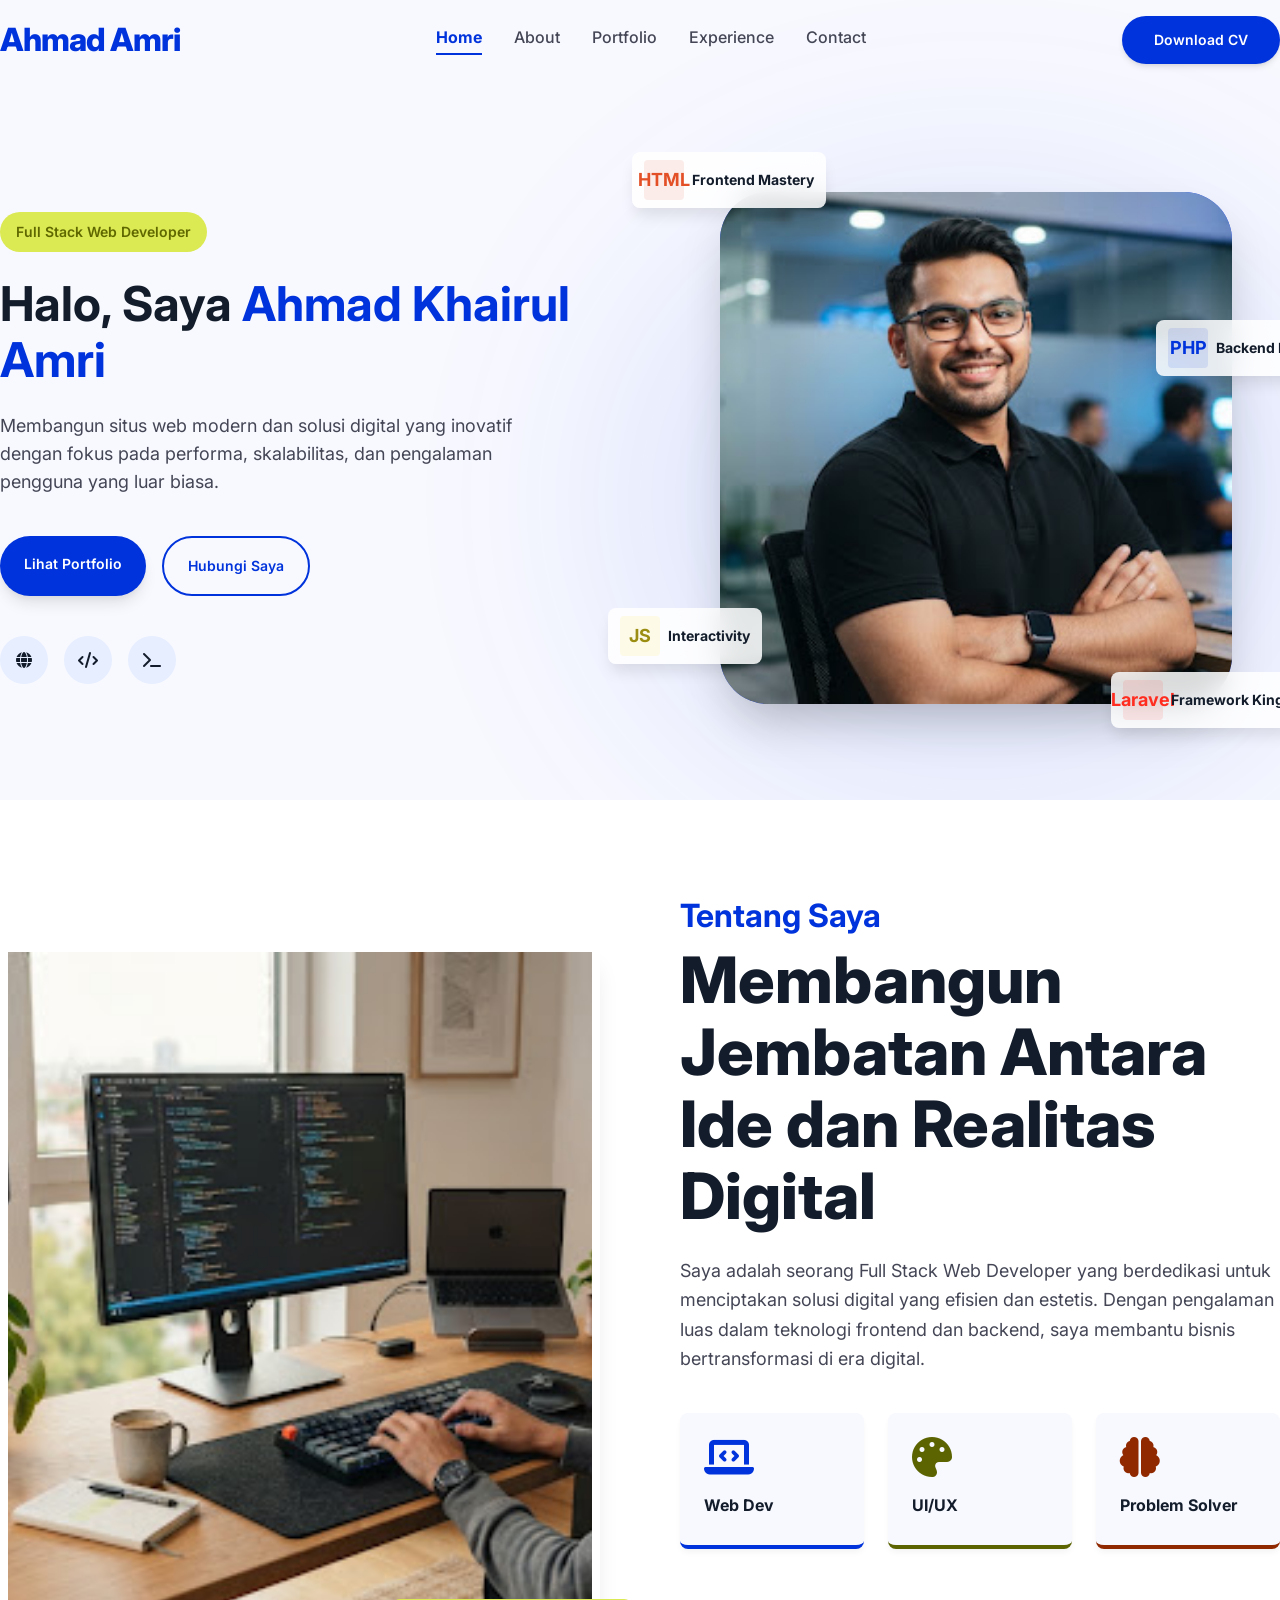
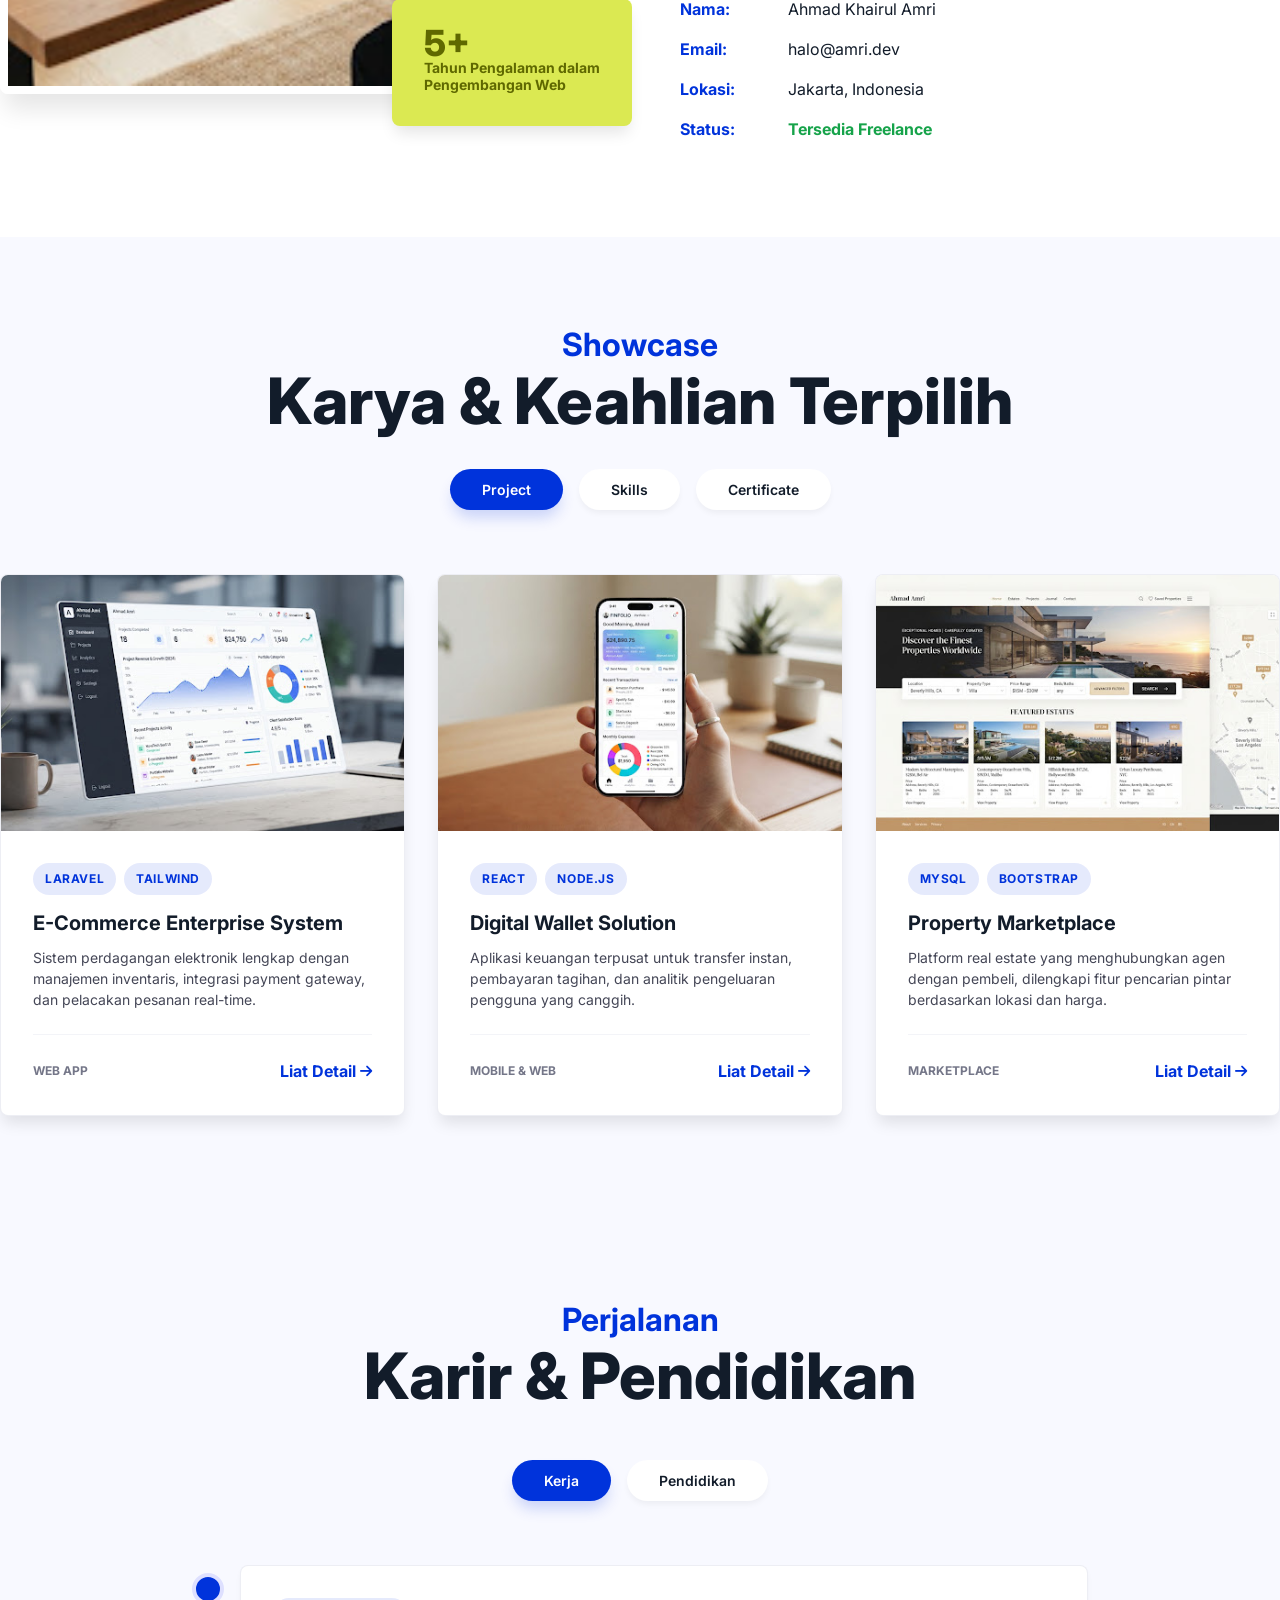
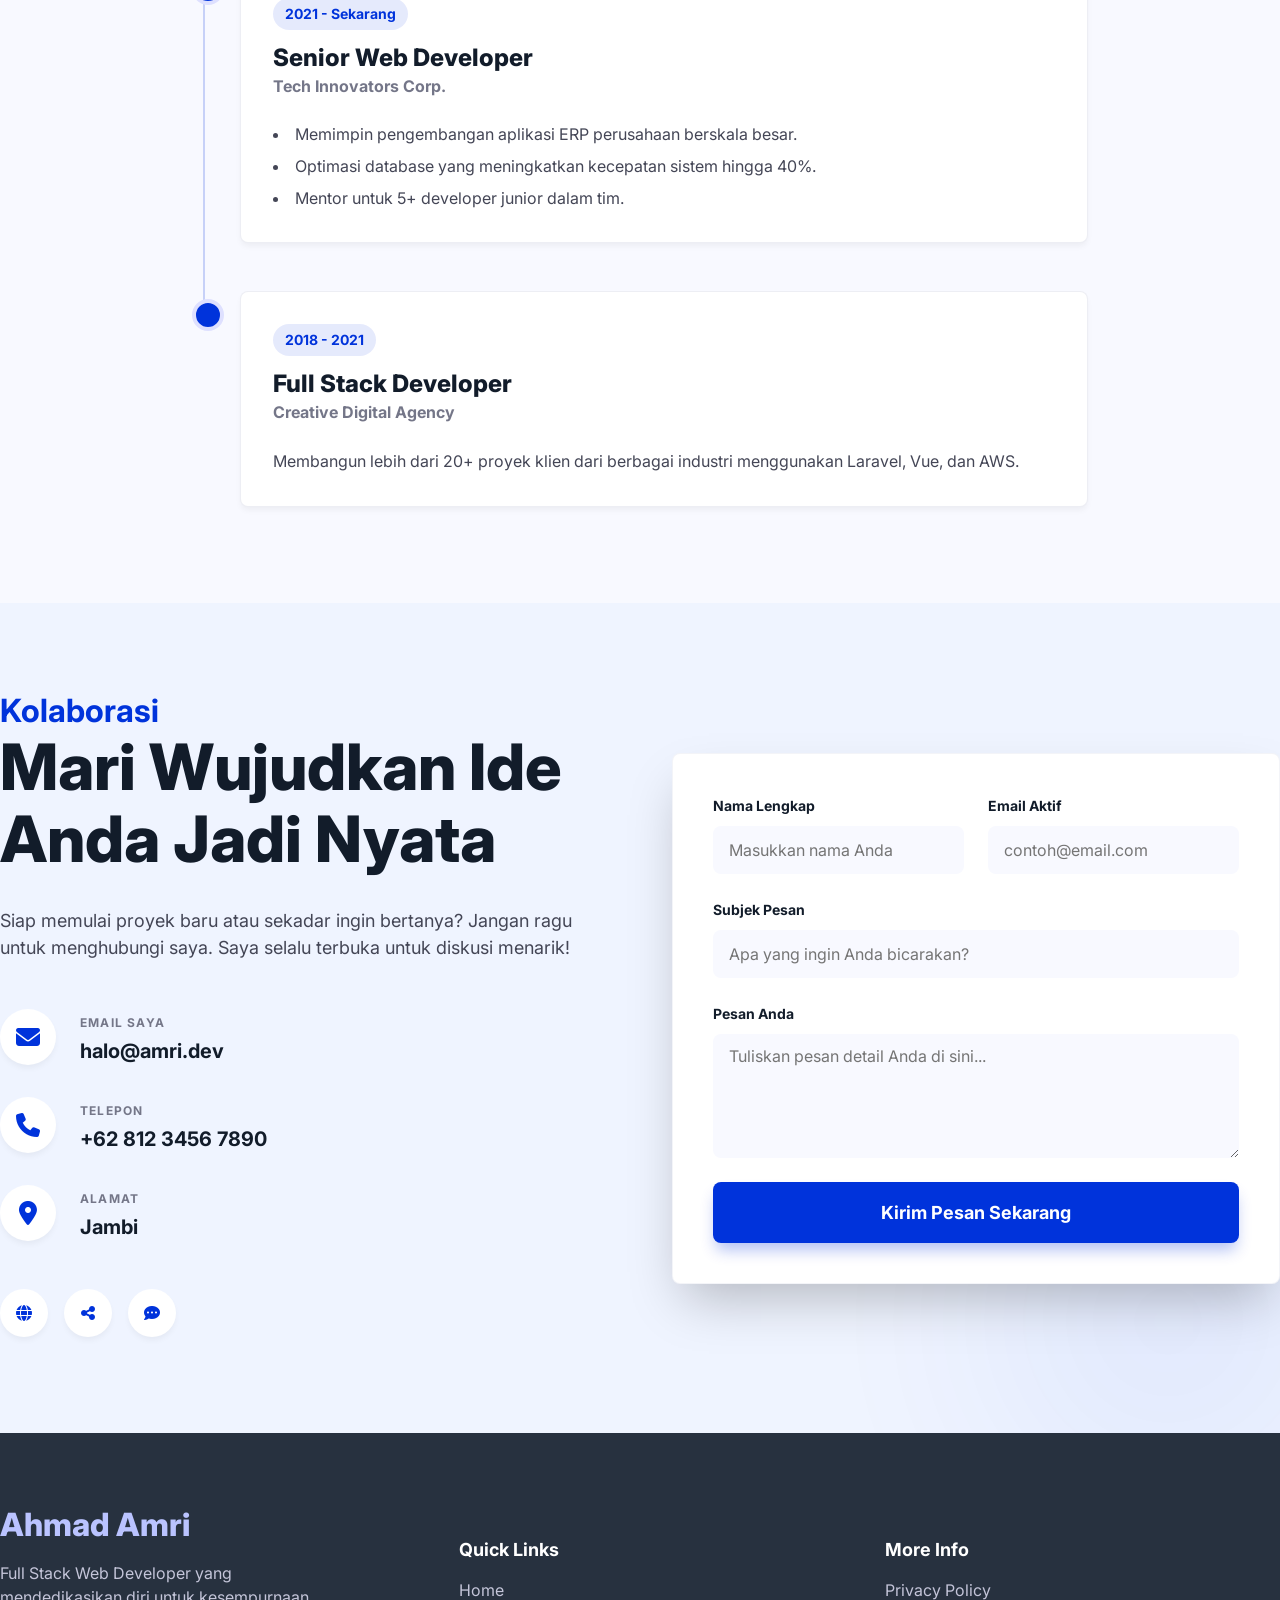
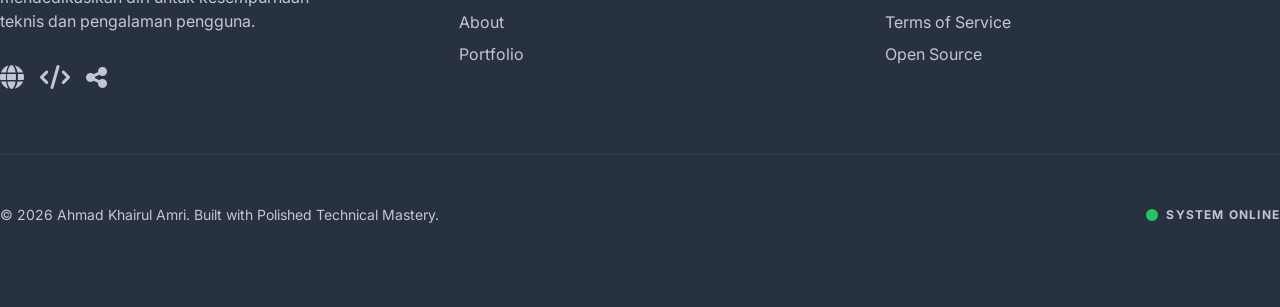
==== commit 946f6caa: "ubah lokasi" ====
--- a/index.html
+++ b/index.html
@@ -1,24 +1,30 @@
 <!DOCTYPE html>
 <html lang="id">
+
 <head>
     <meta charset="utf-8" />
     <meta content="width=device-width, initial-scale=1.0" name="viewport" />
-    <meta name="description" content="Ahmad Khairul Amri - Portfolio. Full Stack Web Developer berpengalaman membangun website modern dan solusi digital inovatif." />
+    <meta name="description"
+        content="Ahmad Khairul Amri - Portfolio. Full Stack Web Developer berpengalaman membangun website modern dan solusi digital inovatif." />
     <title>Ahmad Amri | Full Stack Web Developer</title>
-    
+
     <!-- Google Fonts Inter -->
     <link rel="preconnect" href="https://fonts.googleapis.com" />
     <link rel="preconnect" href="https://fonts.gstatic.com" crossorigin />
-    <link href="https://fonts.googleapis.com/css2?family=Inter:wght@400;500;600;700;800&display=swap" rel="stylesheet" />
-    
+    <link href="https://fonts.googleapis.com/css2?family=Inter:wght@400;500;600;700;800&display=swap"
+        rel="stylesheet" />
+
     <!-- Font Awesome 6 Free for Icons -->
-    <link rel="stylesheet" href="https://cdnjs.cloudflare.com/ajax/libs/font-awesome/6.4.0/css/all.min.css" integrity="sha512-iecdLmaskl7CVkqkXNQ/ZH/XLlvWZOJyj7Yy7tcenmpD1ypASozpmT/E0iPtmFIB46ZmdtAc9eNBvH0H/ZpiBw==" crossorigin="anonymous" referrerpolicy="no-referrer" />
-    
+    <link rel="stylesheet" href="https://cdnjs.cloudflare.com/ajax/libs/font-awesome/6.4.0/css/all.min.css"
+        integrity="sha512-iecdLmaskl7CVkqkXNQ/ZH/XLlvWZOJyj7Yy7tcenmpD1ypASozpmT/E0iPtmFIB46ZmdtAc9eNBvH0H/ZpiBw=="
+        crossorigin="anonymous" referrerpolicy="no-referrer" />
+
     <!-- Custom CSS Modules -->
     <link rel="stylesheet" href="assets/css/variables.css" />
     <link rel="stylesheet" href="assets/css/style.css" />
     <link rel="stylesheet" href="assets/css/responsive.css" />
 </head>
+
 <body>
 
     <!-- Header Navigation -->
@@ -26,7 +32,7 @@
         <nav class="navbar" id="navbar">
             <div class="container navbar__container">
                 <a class="navbar__logo" href="#">Ahmad Amri</a>
-                
+
                 <!-- Desktop Navigation Links -->
                 <div class="navbar__menu">
                     <a class="navbar__link navbar__link--active" href="#home">Home</a>
@@ -35,17 +41,17 @@
                     <a class="navbar__link" href="#experience">Experience</a>
                     <a class="navbar__link" href="#contact">Contact</a>
                 </div>
-                
+
                 <!-- Call To Action Button -->
                 <a class="navbar__button" href="#">Download CV</a>
-                
+
                 <!-- Mobile Navigation Toggle Button -->
                 <button class="navbar__toggle" id="navbar-toggle" aria-label="Toggle mobile menu">
                     <i class="fa-solid fa-bars"></i>
                 </button>
             </div>
         </nav>
-        
+
         <!-- Mobile Navigation Overlay & Drawer -->
         <div class="mobile-nav__overlay" id="mobile-nav-overlay"></div>
         <div class="mobile-nav" id="mobile-nav">
@@ -95,13 +101,13 @@
                         </a>
                     </div>
                 </div>
-                
+
                 <div class="hero__image-wrapper">
                     <div class="hero__image-bg"></div>
                     <div class="hero__image-container">
                         <img class="hero__image" alt="Ahmad Khairul Amri Portrait" src="assets/images/profile.jpg" />
                     </div>
-                    
+
                     <!-- Floating Tech Cards -->
                     <div class="hero__badge-card hero__badge-card--1 floating-anim">
                         <div class="hero__badge-icon hero__badge-icon--html">HTML</div>
@@ -128,23 +134,25 @@
             <div class="container about__container">
                 <div class="about__image-wrapper">
                     <div class="about__image-container">
-                        <img class="about__image" alt="Minimalist Workspace Setup" src="assets/images/workspace.jpg" loading="lazy" />
+                        <img class="about__image" alt="Minimalist Workspace Setup" src="assets/images/workspace.jpg"
+                            loading="lazy" />
                     </div>
                     <div class="about__experience-card">
                         <h4 class="about__experience-title">5+</h4>
                         <p class="about__experience-text">Tahun Pengalaman dalam Pengembangan Web</p>
                     </div>
                 </div>
-                
+
                 <div class="about__content">
                     <h3 class="about__subtitle">Tentang Saya</h3>
                     <h2 class="about__title">Membangun Jembatan Antara Ide dan Realitas Digital</h2>
                     <p class="about__description">
-                        Saya adalah seorang Full Stack Web Developer yang berdedikasi untuk menciptakan solusi digital yang
+                        Saya adalah seorang Full Stack Web Developer yang berdedikasi untuk menciptakan solusi digital
+                        yang
                         efisien dan estetis. Dengan pengalaman luas dalam teknologi frontend dan backend, saya membantu
                         bisnis bertransformasi di era digital.
                     </p>
-                    
+
                     <!-- Core Strengths -->
                     <div class="about__cards">
                         <div class="about__card">
@@ -160,7 +168,7 @@
                             <h4 class="about__card-title">Problem Solver</h4>
                         </div>
                     </div>
-                    
+
                     <!-- Bio Details -->
                     <div class="about__details">
                         <div class="about__detail-item">
@@ -190,7 +198,7 @@
                 <div class="portfolio__header">
                     <h3 class="portfolio__subtitle">Showcase</h3>
                     <h2 class="portfolio__title">Karya &amp; Keahlian Terpilih</h2>
-                    
+
                     <!-- Tab Controls -->
                     <div class="portfolio__tabs">
                         <button class="portfolio__tab-btn portfolio__tab-btn--active" id="btn-projects">Project</button>
@@ -198,15 +206,16 @@
                         <button class="portfolio__tab-btn" id="btn-certificates">Certificate</button>
                     </div>
                 </div>
-                
+
                 <!-- Tab: Projects -->
                 <div class="portfolio__tab-content portfolio__tab-content--active" id="projects">
                     <div class="portfolio__projects-grid">
-                        
+
                         <!-- Project Card 1 -->
                         <div class="project-card">
                             <div class="project-card__image-wrapper">
-                                <img class="project-card__image" alt="E-Commerce Enterprise System Screenshot" src="assets/images/project-ecommerce.jpg" loading="lazy" />
+                                <img class="project-card__image" alt="E-Commerce Enterprise System Screenshot"
+                                    src="assets/images/project-ecommerce.jpg" loading="lazy" />
                                 <div class="project-card__overlay">
                                     <a class="project-card__overlay-link" href="#" aria-label="Demo Link">
                                         <i class="fa-solid fa-link"></i>
@@ -222,7 +231,9 @@
                                     <span class="project-card__tag">Tailwind</span>
                                 </div>
                                 <h4 class="project-card__title">E-Commerce Enterprise System</h4>
-                                <p class="project-card__description">Sistem perdagangan elektronik lengkap dengan manajemen inventaris, integrasi payment gateway, dan pelacakan pesanan real-time.</p>
+                                <p class="project-card__description">Sistem perdagangan elektronik lengkap dengan
+                                    manajemen inventaris, integrasi payment gateway, dan pelacakan pesanan real-time.
+                                </p>
                                 <div class="project-card__footer">
                                     <span class="project-card__type">Web App</span>
                                     <a class="project-card__link" href="#">
@@ -235,7 +246,8 @@
                         <!-- Project Card 2 -->
                         <div class="project-card">
                             <div class="project-card__image-wrapper">
-                                <img class="project-card__image" alt="Digital Wallet Solution Screenshot" src="assets/images/project-wallet.jpg" loading="lazy" />
+                                <img class="project-card__image" alt="Digital Wallet Solution Screenshot"
+                                    src="assets/images/project-wallet.jpg" loading="lazy" />
                             </div>
                             <div class="project-card__content">
                                 <div class="project-card__tags">
@@ -243,7 +255,8 @@
                                     <span class="project-card__tag">Node.js</span>
                                 </div>
                                 <h4 class="project-card__title">Digital Wallet Solution</h4>
-                                <p class="project-card__description">Aplikasi keuangan terpusat untuk transfer instan, pembayaran tagihan, dan analitik pengeluaran pengguna yang canggih.</p>
+                                <p class="project-card__description">Aplikasi keuangan terpusat untuk transfer instan,
+                                    pembayaran tagihan, dan analitik pengeluaran pengguna yang canggih.</p>
                                 <div class="project-card__footer">
                                     <span class="project-card__type">Mobile &amp; Web</span>
                                     <a class="project-card__link" href="#">
@@ -256,7 +269,8 @@
                         <!-- Project Card 3 -->
                         <div class="project-card">
                             <div class="project-card__image-wrapper">
-                                <img class="project-card__image" alt="Property Marketplace Screenshot" src="assets/images/project-marketplace.jpg" loading="lazy" />
+                                <img class="project-card__image" alt="Property Marketplace Screenshot"
+                                    src="assets/images/project-marketplace.jpg" loading="lazy" />
                             </div>
                             <div class="project-card__content">
                                 <div class="project-card__tags">
@@ -264,7 +278,8 @@
                                     <span class="project-card__tag">Bootstrap</span>
                                 </div>
                                 <h4 class="project-card__title">Property Marketplace</h4>
-                                <p class="project-card__description">Platform real estate yang menghubungkan agen dengan pembeli, dilengkapi fitur pencarian pintar berdasarkan lokasi dan harga.</p>
+                                <p class="project-card__description">Platform real estate yang menghubungkan agen dengan
+                                    pembeli, dilengkapi fitur pencarian pintar berdasarkan lokasi dan harga.</p>
                                 <div class="project-card__footer">
                                     <span class="project-card__type">Marketplace</span>
                                     <a class="project-card__link" href="#">
@@ -280,7 +295,7 @@
                 <!-- Tab: Skills -->
                 <div class="portfolio__tab-content" id="skills">
                     <div class="portfolio__skills-grid">
-                        
+
                         <!-- Frontend Skills Card -->
                         <div class="skill-card">
                             <div class="skill-card__icon-wrapper skill-card__icon-wrapper--primary">
@@ -343,11 +358,12 @@
                 <!-- Tab: Certificates -->
                 <div class="portfolio__tab-content" id="certificates">
                     <div class="portfolio__certificates-grid">
-                        
+
                         <!-- Certificate Card 1 -->
                         <div class="certificate-card">
                             <div class="certificate-card__image-wrapper">
-                                <img class="certificate-card__image" alt="Google Cloud Professional Certificate" src="assets/images/cert-google.jpg" loading="lazy" />
+                                <img class="certificate-card__image" alt="Google Cloud Professional Certificate"
+                                    src="assets/images/cert-google.jpg" loading="lazy" />
                             </div>
                             <h5 class="certificate-card__title">Google Cloud Professional</h5>
                             <p class="certificate-card__issuer">Google Cloud Indonesia - 2023</p>
@@ -357,7 +373,8 @@
                         <!-- Certificate Card 2 -->
                         <div class="certificate-card">
                             <div class="certificate-card__image-wrapper">
-                                <img class="certificate-card__image" alt="Advanced Laravel Expert Certificate" src="assets/images/cert-laravel.jpg" loading="lazy" />
+                                <img class="certificate-card__image" alt="Advanced Laravel Expert Certificate"
+                                    src="assets/images/cert-laravel.jpg" loading="lazy" />
                             </div>
                             <h5 class="certificate-card__title">Advanced Laravel Expert</h5>
                             <p class="certificate-card__issuer">Udemy Certification - 2022</p>
@@ -367,7 +384,8 @@
                         <!-- Certificate Card 3 -->
                         <div class="certificate-card">
                             <div class="certificate-card__image-wrapper">
-                                <img class="certificate-card__image" alt="Fullstack Web Developer Certificate" src="assets/images/cert-fullstack.jpg" loading="lazy" />
+                                <img class="certificate-card__image" alt="Fullstack Web Developer Certificate"
+                                    src="assets/images/cert-fullstack.jpg" loading="lazy" />
                             </div>
                             <h5 class="certificate-card__title">Fullstack Web Developer</h5>
                             <p class="certificate-card__issuer">Dicoding Academy - 2021</p>
@@ -385,7 +403,7 @@
                 <div class="experience__header">
                     <h3 class="experience__subtitle">Perjalanan</h3>
                     <h2 class="experience__title">Karir &amp; Pendidikan</h2>
-                    
+
                     <!-- Tab Controls -->
                     <div class="experience__tabs">
                         <button class="experience__tab-btn experience__tab-btn--active" id="exp-btn-work">Kerja</button>
@@ -396,7 +414,7 @@
                 <!-- Timeline: Work -->
                 <div class="experience__content experience__content--active" id="work-timeline">
                     <div class="timeline">
-                        
+
                         <!-- Item 1 -->
                         <div class="timeline__item timeline__item--work">
                             <div class="timeline__card">
@@ -404,8 +422,10 @@
                                 <h4 class="timeline__title">Senior Web Developer</h4>
                                 <p class="timeline__subtitle">Tech Innovators Corp.</p>
                                 <ul class="timeline__list">
-                                    <li class="timeline__list-item">Memimpin pengembangan aplikasi ERP perusahaan berskala besar.</li>
-                                    <li class="timeline__list-item">Optimasi database yang meningkatkan kecepatan sistem hingga 40%.</li>
+                                    <li class="timeline__list-item">Memimpin pengembangan aplikasi ERP perusahaan
+                                        berskala besar.</li>
+                                    <li class="timeline__list-item">Optimasi database yang meningkatkan kecepatan sistem
+                                        hingga 40%.</li>
                                     <li class="timeline__list-item">Mentor untuk 5+ developer junior dalam tim.</li>
                                 </ul>
                             </div>
@@ -418,7 +438,8 @@
                                 <h4 class="timeline__title">Full Stack Developer</h4>
                                 <p class="timeline__subtitle">Creative Digital Agency</p>
                                 <p class="timeline__description">
-                                    Membangun lebih dari 20+ proyek klien dari berbagai industri menggunakan Laravel, Vue, dan AWS.
+                                    Membangun lebih dari 20+ proyek klien dari berbagai industri menggunakan Laravel,
+                                    Vue, dan AWS.
                                 </p>
                             </div>
                         </div>
@@ -429,7 +450,7 @@
                 <!-- Timeline: Education -->
                 <div class="experience__content" id="edu-timeline">
                     <div class="timeline">
-                        
+
                         <!-- Item 1 -->
                         <div class="timeline__item timeline__item--education">
                             <div class="timeline__card">
@@ -457,10 +478,10 @@
                         Siap memulai proyek baru atau sekadar ingin bertanya? Jangan ragu untuk menghubungi saya. Saya
                         selalu terbuka untuk diskusi menarik!
                     </p>
-                    
+
                     <!-- Contact Info Cards -->
                     <div class="contact__info-list">
-                        
+
                         <div class="contact__info-item">
                             <div class="contact__info-icon-wrapper">
                                 <i class="fa-solid fa-envelope"></i>
@@ -487,12 +508,12 @@
                             </div>
                             <div>
                                 <p class="contact__info-label">Alamat</p>
-                                <p class="contact__info-value">Jakarta Selatan, DKI Jakarta</p>
-                            </div>
-                        </div>
-
-                    </div>
-                    
+                                <p class="contact__info-value">Jambi</p>
+                            </div>
+                        </div>
+
+                    </div>
+
                     <!-- Social Links -->
                     <div class="contact__socials">
                         <a class="contact__social-link" href="#" aria-label="Website Link">
@@ -513,26 +534,30 @@
                         <div class="contact__form-grid">
                             <div class="contact__form-group">
                                 <label class="contact__form-label">Nama Lengkap</label>
-                                <input class="contact__form-input" placeholder="Masukkan nama Anda" type="text" required />
+                                <input class="contact__form-input" placeholder="Masukkan nama Anda" type="text"
+                                    required />
                             </div>
                             <div class="contact__form-group">
                                 <label class="contact__form-label">Email Aktif</label>
-                                <input class="contact__form-input" placeholder="contoh@email.com" type="email" required />
+                                <input class="contact__form-input" placeholder="contoh@email.com" type="email"
+                                    required />
                             </div>
                         </div>
                         <div class="contact__form-group">
                             <label class="contact__form-label">Subjek Pesan</label>
-                            <input class="contact__form-input" placeholder="Apa yang ingin Anda bicarakan?" type="text" required />
+                            <input class="contact__form-input" placeholder="Apa yang ingin Anda bicarakan?" type="text"
+                                required />
                         </div>
                         <div class="contact__form-group">
                             <label class="contact__form-label">Pesan Anda</label>
-                            <textarea class="contact__form-textarea" placeholder="Tuliskan pesan detail Anda di sini..." rows="5" required></textarea>
+                            <textarea class="contact__form-textarea" placeholder="Tuliskan pesan detail Anda di sini..."
+                                rows="5" required></textarea>
                         </div>
                         <button class="contact__form-button" type="submit">Kirim Pesan Sekarang</button>
                     </form>
                 </div>
             </div>
-            
+
             <!-- Decorative layout background blur circle -->
             <div class="contact__decor"></div>
         </section>
@@ -545,7 +570,8 @@
                 <div class="footer__brand">
                     <h2 class="footer__logo">Ahmad Amri</h2>
                     <p class="footer__tagline">
-                        Full Stack Web Developer yang mendedikasikan diri untuk kesempurnaan teknis dan pengalaman pengguna.
+                        Full Stack Web Developer yang mendedikasikan diri untuk kesempurnaan teknis dan pengalaman
+                        pengguna.
                     </p>
                     <div class="footer__socials">
                         <a class="footer__social-link" href="#" aria-label="Public Website">
@@ -559,7 +585,7 @@
                         </a>
                     </div>
                 </div>
-                
+
                 <div class="footer__links-wrapper">
                     <div class="footer__links-group">
                         <h4 class="footer__links-title">Quick Links</h4>
@@ -579,7 +605,7 @@
                     </div>
                 </div>
             </div>
-            
+
             <div class="footer__bottom">
                 <p class="footer__copyright">
                     &copy; 2026 Ahmad Khairul Amri. Built with Polished Technical Mastery.
@@ -597,4 +623,5 @@
     <script src="assets/js/tabs.js"></script>
     <script src="assets/js/main.js"></script>
 </body>
-</html>
+
+</html>
--- a/assets/css/variables.css
+++ b/assets/css/variables.css
@@ -61,21 +61,21 @@
   /* Font Family */
   --font-family: 'Inter', sans-serif;
   
-  /* Font Sizes & Typography Rules */
-  --fs-display-xl: 64px;
-  --lh-display-xl: 72px;
+  /* Font Sizes & Typography Rules (Mobile First) */
+  --fs-display-xl: 36px;
+  --lh-display-xl: 44px;
   --fw-display-xl: 800;
   
-  --fs-headline-lg: 48px;
-  --lh-headline-lg: 56px;
+  --fs-headline-lg: 32px;
+  --lh-headline-lg: 40px;
   --fw-headline-lg: 700;
   
-  --fs-headline-md: 32px;
-  --lh-headline-md: 40px;
+  --fs-headline-md: 24px;
+  --lh-headline-md: 32px;
   --fw-headline-md: 700;
   
-  --fs-body-lg: 18px;
-  --lh-body-lg: 28px;
+  --fs-body-lg: 16px;
+  --lh-body-lg: 24px;
   --fw-body-lg: 400;
   
   --fs-body-md: 16px;
@@ -86,14 +86,46 @@
   --lh-label-bold: 20px;
   --fw-label-bold: 600;
 
-  /* Spacing */
+  --fs-subtitle: 16px;
+
+  /* Spacing System */
+  --space-8: 8px;
+  --space-16: 16px;
+  --space-24: 24px;
+  --space-32: 32px;
+  --space-48: 48px;
+  --space-64: 64px;
+  --space-96: 96px;
+
   --spacing-base: 4px;
-  --spacing-section-desktop: 120px;
-  --spacing-section-mobile: 64px;
-  --spacing-gutter: 24px;
-  --spacing-margin-mobile: 16px;
+  --spacing-section-mobile: var(--space-64);
+  --spacing-section-desktop: var(--space-96);
+  --spacing-margin-mobile: 20px; /* Mobile container padding 20px */
   --container-max: 1280px;
 
   /* Animation transition speed */
   --transition-default: all 0.3s ease;
 }
+
+@media (min-width: 768px) {
+  :root {
+    --fs-display-xl: 48px;
+    --lh-display-xl: 56px;
+    --spacing-margin-mobile: 32px; /* Tablet container padding 32px */
+  }
+}
+
+@media (min-width: 992px) {
+  :root {
+    --fs-display-xl: 64px;
+    --lh-display-xl: 72px;
+    --fs-headline-lg: 48px;
+    --lh-headline-lg: 56px;
+    --fs-headline-md: 32px;
+    --lh-headline-md: 40px;
+    --fs-body-lg: 18px;
+    --lh-body-lg: 28px;
+    --fs-subtitle: 20px;
+    --spacing-margin-mobile: 80px; /* Desktop container padding 80px */
+  }
+}
--- a/assets/css/style.css
+++ b/assets/css/style.css
@@ -362,18 +362,21 @@
 
 .hero__buttons {
   display: flex;
-  flex-wrap: wrap;
+  flex-direction: column;
   gap: 16px;
   margin-bottom: 40px;
+  width: 100%;
 }
 
 .hero__btn-primary {
   background-color: var(--color-primary);
   color: var(--color-on-primary);
-  padding: 16px 40px;
+  padding: 16px 24px;
   border-radius: 9999px;
   font-size: var(--fs-label-bold);
   font-weight: var(--fw-label-bold);
+  text-align: center;
+  width: 100%;
   box-shadow: 0 10px 15px -3px rgba(0, 0, 0, 0.1), 0 4px 6px -2px rgba(0, 0, 0, 0.05);
   transition: var(--transition-default);
 }
@@ -386,10 +389,12 @@
 .hero__btn-secondary {
   border: 2px solid var(--color-primary);
   color: var(--color-primary);
-  padding: 16px 40px;
+  padding: 16px 24px;
   border-radius: 9999px;
   font-size: var(--fs-label-bold);
   font-weight: var(--fw-label-bold);
+  text-align: center;
+  width: 100%;
   transition: var(--transition-default);
 }
 
@@ -459,35 +464,36 @@
 /* Floating Tech Cards */
 .hero__badge-card {
   position: absolute;
-  background-color: rgba(255, 255, 255, 0.8);
-  backdrop-filter: blur(8px);
-  padding: 16px;
+  background-color: rgba(255, 255, 255, 0.85);
+  backdrop-filter: blur(12px);
+  padding: 8px 12px;
   border-radius: 8px;
   box-shadow: 0 10px 15px -3px rgba(0, 0, 0, 0.1);
   display: flex;
   align-items: center;
-  gap: 12px;
+  gap: 8px;
   z-index: 20;
+  transform: scale(0.75); /* Scaled down for mobile */
 }
 
 .hero__badge-card--1 {
-  top: -40px;
-  left: -40px;
+  top: -10px;
+  left: -5px;
 }
 
 .hero__badge-card--2 {
-  top: 25%;
-  right: -48px;
+  top: 15%;
+  right: -10px;
 }
 
 .hero__badge-card--3 {
-  bottom: 40px;
-  left: -64px;
+  bottom: 25px;
+  left: -5px;
 }
 
 .hero__badge-card--4 {
-  bottom: -24px;
-  right: -16px;
+  bottom: -10px;
+  right: 15px;
 }
 
 .hero__badge-icon {
@@ -563,24 +569,24 @@
 
 .about__experience-card {
   position: absolute;
-  bottom: -32px;
-  right: -32px;
+  bottom: -16px;
+  right: 0px;
   background-color: var(--color-secondary-container);
   color: var(--color-on-secondary-container);
-  padding: 32px;
+  padding: 16px;
   border-radius: 8px;
-  box-shadow: 0 20px 25px -5px rgba(0, 0, 0, 0.1);
-  max-width: 240px;
+  box-shadow: 0 10px 15px -3px rgba(0, 0, 0, 0.1);
+  max-width: 180px;
 }
 
 .about__experience-title {
-  font-size: 2.25rem; /* text-4xl */
+  font-size: 1.5rem;
   font-weight: 800;
   margin-bottom: 4px;
 }
 
 .about__experience-text {
-  font-size: 0.875rem;
+  font-size: 0.75rem;
   font-weight: 700;
   line-height: 1.25;
 }
@@ -594,9 +600,9 @@
 }
 
 .about__title {
-  font-size: 2.25rem; /* text-4xl */
+  font-size: var(--fs-display-xl);
   font-weight: 800;
-  line-height: 1.25;
+  line-height: var(--lh-display-xl);
   margin-bottom: 24px;
 }
 
@@ -695,17 +701,26 @@
 }
 
 .portfolio__title {
-  font-size: 3rem; /* text-5xl */
+  font-size: var(--fs-display-xl);
+  line-height: var(--lh-display-xl);
   font-weight: 800;
   margin-bottom: 32px;
 }
 
 .portfolio__tabs {
   display: flex;
-  justify-content: center;
-  flex-wrap: wrap;
+  flex-wrap: nowrap;
   gap: 16px;
   margin-bottom: 48px;
+  overflow-x: auto;
+  padding-bottom: 8px;
+  justify-content: flex-start;
+  -webkit-overflow-scrolling: touch;
+  scrollbar-width: none; /* Firefox */
+}
+
+.portfolio__tabs::-webkit-scrollbar {
+  display: none; /* Safari and Chrome */
 }
 
 .portfolio__tab-btn {
@@ -717,6 +732,8 @@
   color: var(--color-on-surface);
   box-shadow: 0 4px 6px -1px rgba(0, 0, 0, 0.05);
   transition: var(--transition-default);
+  white-space: nowrap;
+  flex-shrink: 0;
 }
 
 .portfolio__tab-btn:hover {
@@ -1047,7 +1064,8 @@
 }
 
 .experience__title {
-  font-size: 3rem;
+  font-size: var(--fs-display-xl);
+  line-height: var(--lh-display-xl);
   font-weight: 800;
   margin-bottom: 48px;
 }
@@ -1096,36 +1114,36 @@
 
 .timeline__item {
   position: relative;
-  padding-left: 48px; /* pl-12 */
+  padding-left: 32px; /* pl-8 for mobile */
 }
 
 .timeline__item::before {
   content: '';
   position: absolute;
   left: 0;
-  top: 8px;
-  width: 24px;
-  height: 24px;
+  top: 12px;
+  width: 16px;
+  height: 16px;
   border-radius: 9999px;
   z-index: 2;
 }
 
 .timeline__item--work::before {
   background-color: var(--color-primary);
-  border: 4px solid var(--color-primary-fixed);
+  border: 2px solid var(--color-primary-fixed);
 }
 
 .timeline__item--education::before {
   background-color: var(--color-secondary);
-  border: 4px solid var(--color-secondary-fixed);
+  border: 2px solid var(--color-secondary-fixed);
 }
 
 .timeline__item::after {
   content: '';
   position: absolute;
-  left: 11px;
-  top: 32px;
-  width: 2px;
+  left: 7px;
+  top: 28px;
+  width: 1px;
   height: calc(100% + 48px);
   z-index: 1;
 }
@@ -1144,10 +1162,11 @@
 
 .timeline__card {
   background-color: var(--white);
-  padding: 32px;
+  padding: 24px; /* padding smaller for mobile */
   border-radius: 8px;
   box-shadow: 0 4px 6px -1px rgba(0, 0, 0, 0.05);
   border: 1px solid rgba(196, 197, 217, 0.3);
+  height: max-content; /* Ensure height matches content */
 }
 
 .timeline__period {
@@ -1229,7 +1248,8 @@
 }
 
 .contact__title {
-  font-size: 3rem;
+  font-size: var(--fs-display-xl);
+  line-height: var(--lh-display-xl);
   font-weight: 800;
   margin-bottom: 32px;
 }
@@ -1349,7 +1369,8 @@
   width: 100%;
   background-color: var(--color-surface);
   border-radius: 8px;
-  padding: 16px;
+  padding: 12px 16px; /* slightly smaller padding but min-height covers it */
+  min-height: 48px;
   border: none;
   font-size: var(--fs-body-md);
   transition: var(--transition-default);
@@ -1417,6 +1438,8 @@
 .footer__brand {
   display: flex;
   flex-direction: column;
+  align-items: flex-start;
+  text-align: left;
 }
 
 .footer__logo {
@@ -1450,8 +1473,9 @@
 
 .footer__links-wrapper {
   display: grid;
-  grid-template-columns: repeat(2, 1fr);
+  grid-template-columns: 1fr;
   gap: 32px;
+  text-align: left;
 }
 
 .footer__links-group {
@@ -1483,10 +1507,10 @@
 
 .footer__bottom {
   padding-top: 48px;
-  border-top: 1px solid rgba(116, 118, 136, 0.2); /* border-outline/20 */
+  border-top: 1px solid rgba(116, 118, 136, 0.2);
   display: flex;
   flex-direction: column;
-  align-items: center;
+  align-items: flex-start;
   justify-content: space-between;
   gap: 24px;
 }
@@ -1494,7 +1518,7 @@
 .footer__copyright {
   color: var(--color-outline-variant);
   font-size: 0.875rem;
-  text-align: center;
+  text-align: left;
 }
 
 .footer__status {
--- a/assets/css/responsive.css
+++ b/assets/css/responsive.css
@@ -7,6 +7,15 @@
    Breakpoint: 576px (Small Devices)
 ---------------------------------------------------- */
 @media (min-width: 576px) {
+  /* Hero Buttons Stacked row */
+  .hero__buttons {
+    flex-direction: row;
+    width: auto;
+  }
+  .hero__btn-primary, .hero__btn-secondary {
+    width: auto;
+  }
+
   /* About Card Layout */
   .about__cards {
     grid-template-columns: repeat(3, 1fr);
@@ -57,19 +66,66 @@
     order: 2;
   }
 
-  .hero__title {
-    font-size: var(--fs-display-xl);
-    line-height: var(--lh-display-xl);
+  .hero__badge-card {
+    transform: scale(1); /* Restore original scale */
   }
+
+  .hero__badge-card--1 { top: -40px; left: -40px; }
+  .hero__badge-card--2 { top: 25%; right: -48px; }
+  .hero__badge-card--3 { bottom: 40px; left: -64px; }
+  .hero__badge-card--4 { bottom: -24px; right: -16px; }
 
   /* About Section */
   .about__container {
     grid-template-columns: repeat(2, 1fr);
   }
 
+  .about__experience-card {
+    bottom: -32px;
+    right: -32px;
+    padding: 32px;
+    max-width: 240px;
+  }
+
+  .about__experience-title {
+    font-size: 2.25rem;
+  }
+
+  .about__experience-text {
+    font-size: 0.875rem;
+  }
+
+  /* Portfolio Tabs */
+  .portfolio__tabs {
+    justify-content: center;
+    overflow-x: visible;
+    flex-wrap: wrap;
+    padding-bottom: 0;
+  }
+
   /* Portfolio Projects Grid */
   .portfolio__projects-grid {
     grid-template-columns: repeat(2, 1fr);
+  }
+
+  /* Timeline */
+  .timeline__item {
+    padding-left: 48px;
+  }
+  .timeline__item::before {
+    width: 24px;
+    height: 24px;
+    top: 8px;
+  }
+  .timeline__item--work::before { border: 4px solid var(--color-primary-fixed); }
+  .timeline__item--education::before { border: 4px solid var(--color-secondary-fixed); }
+  .timeline__item::after {
+    left: 11px;
+    top: 32px;
+    width: 2px;
+  }
+  .timeline__card {
+    padding: 32px;
   }
 
   /* Contact Form */
@@ -78,20 +134,18 @@
   }
 
   /* Footer Layout */
+  .footer__brand {
+    align-items: flex-start;
+  }
   .footer__top {
     grid-template-columns: 1fr 2fr;
   }
-
   .footer__links-wrapper {
-    justify-items: center;
+    grid-template-columns: repeat(2, 1fr);
   }
-
   .footer__bottom {
     flex-direction: row;
-  }
-
-  .footer__copyright {
-    text-align: left;
+    align-items: center;
   }
 }
 
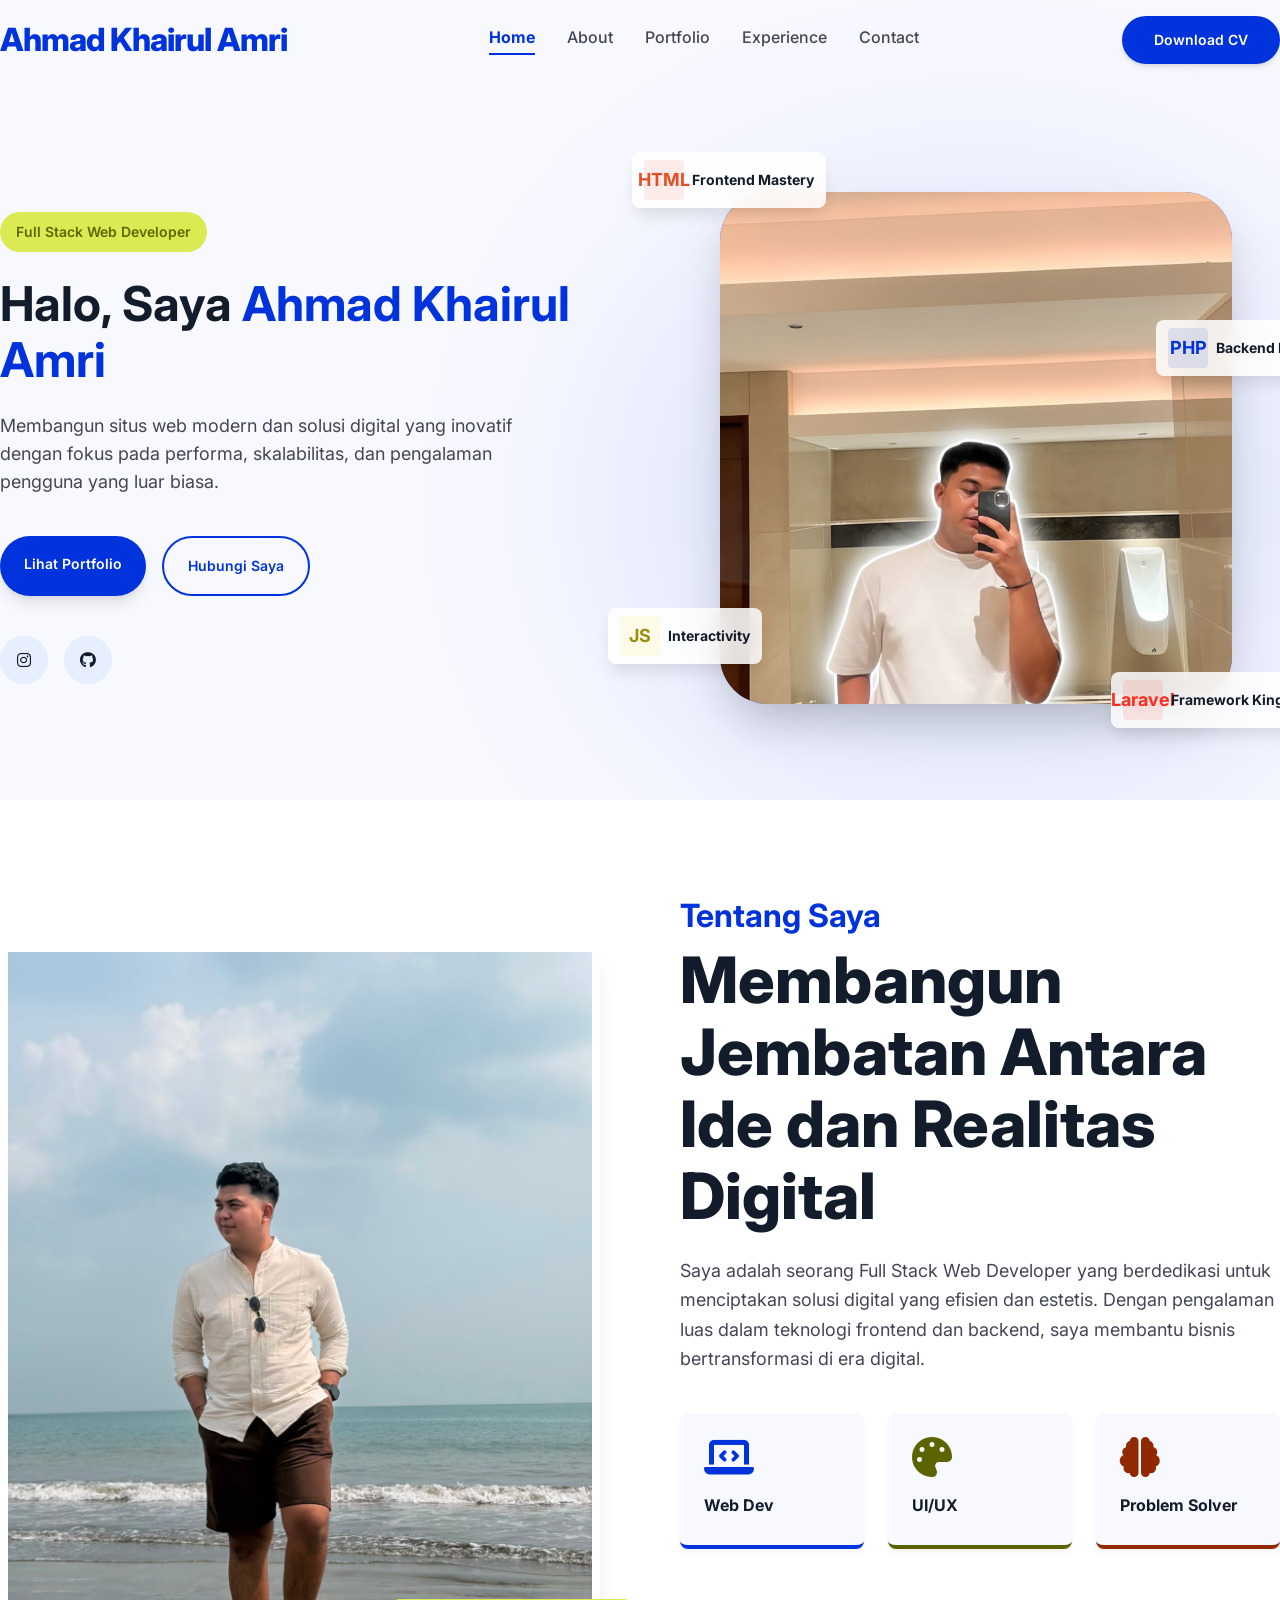
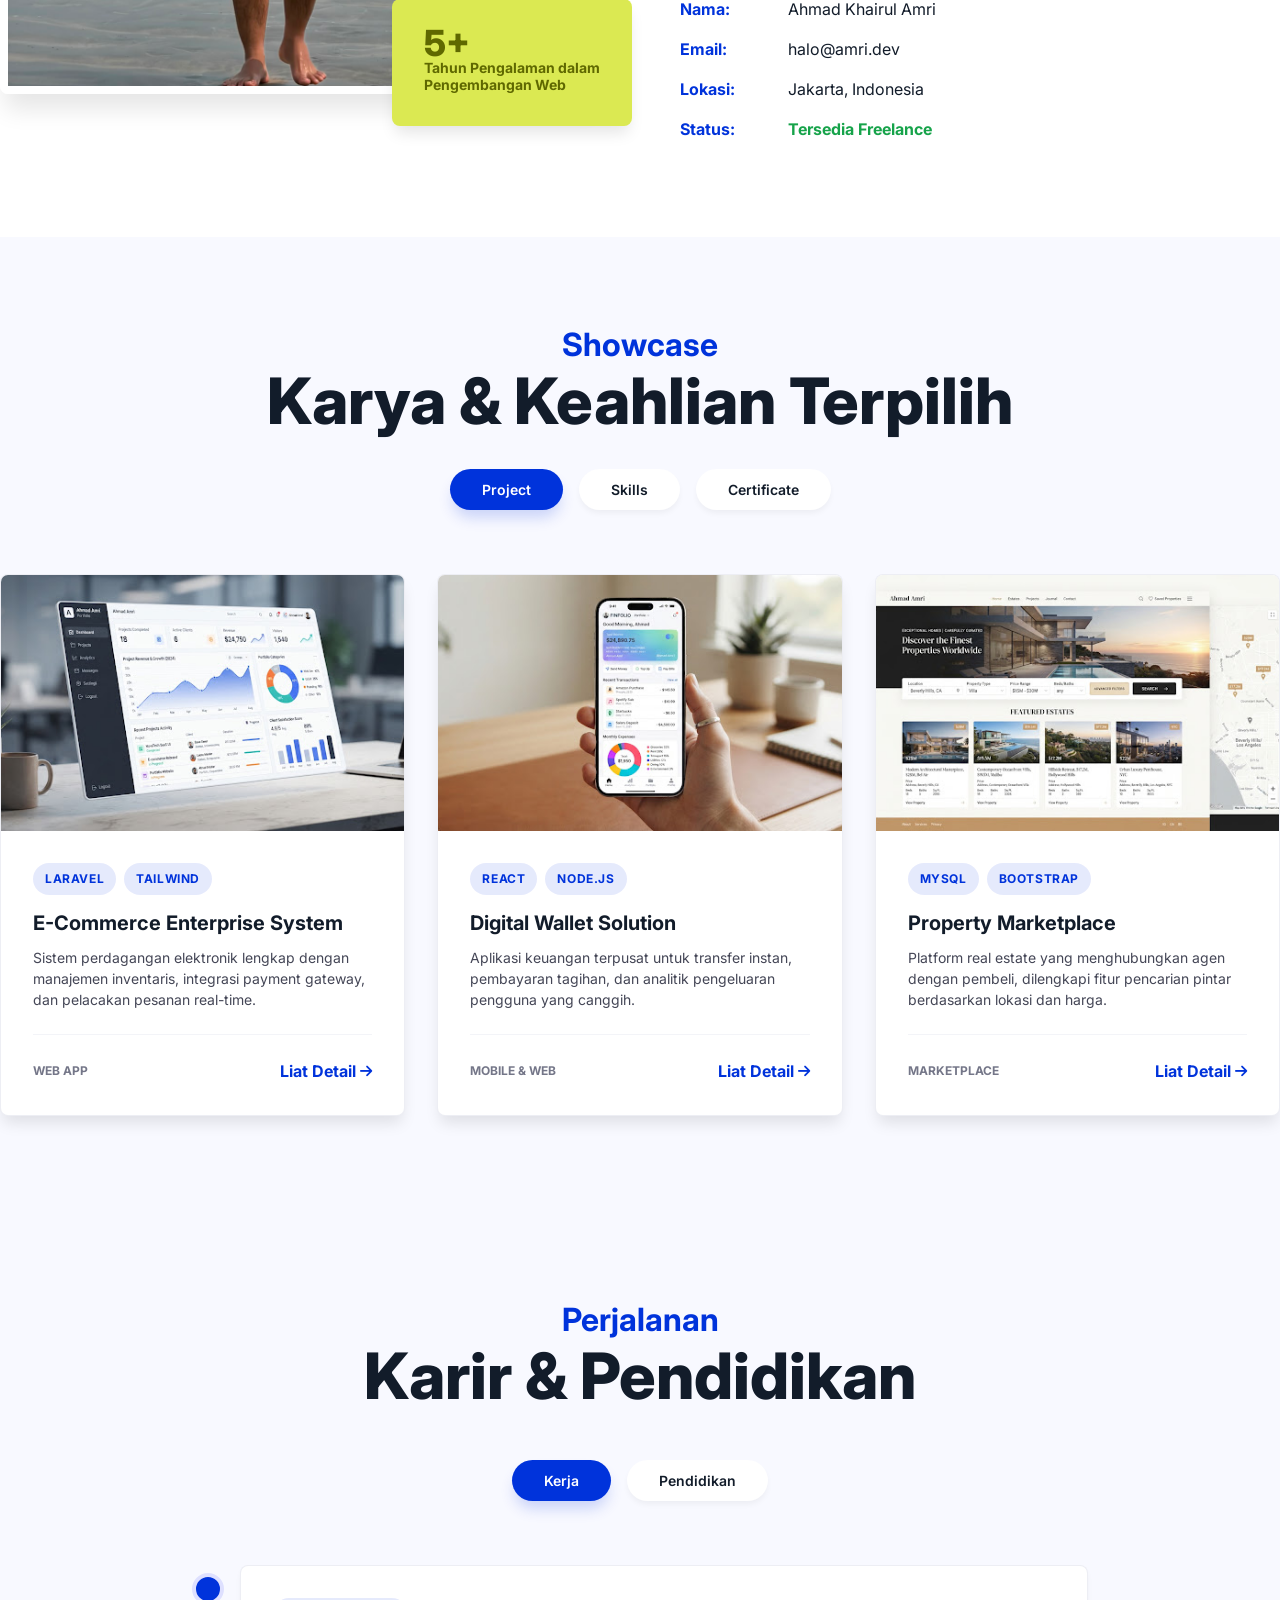
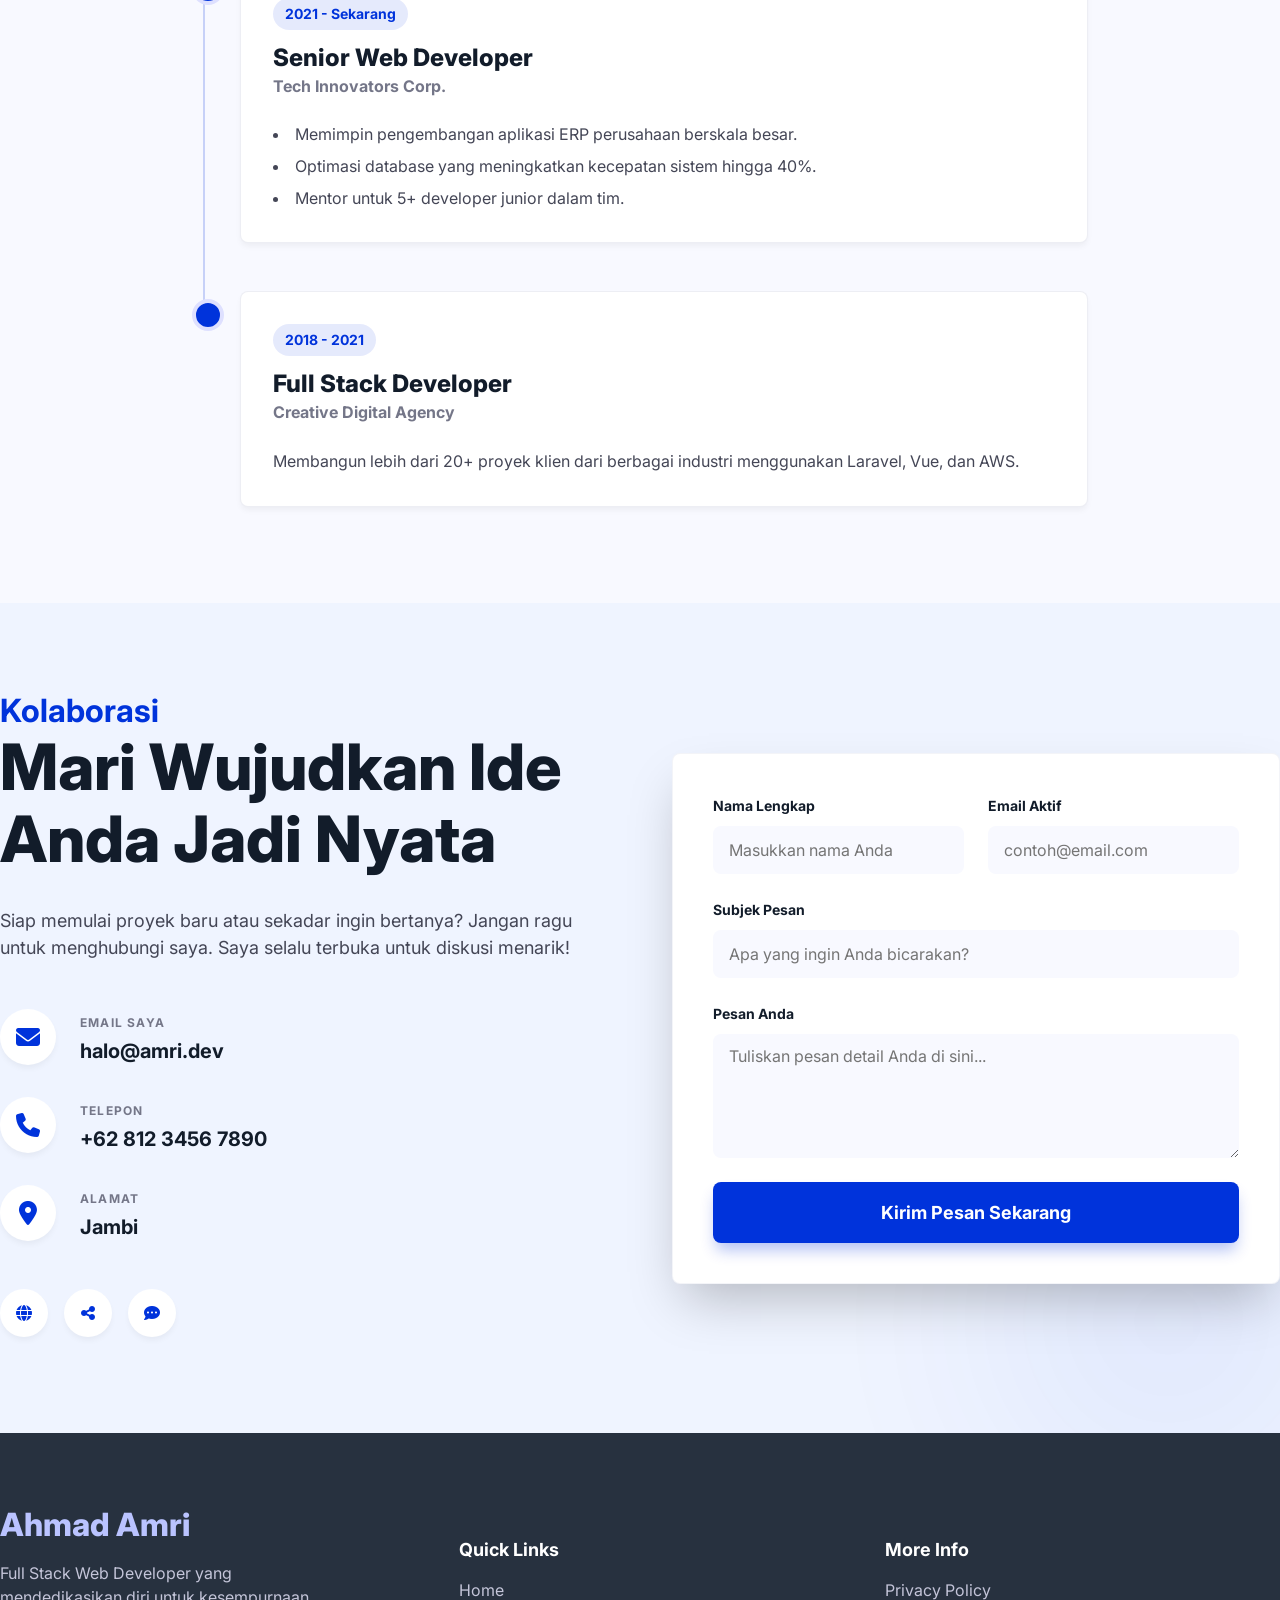
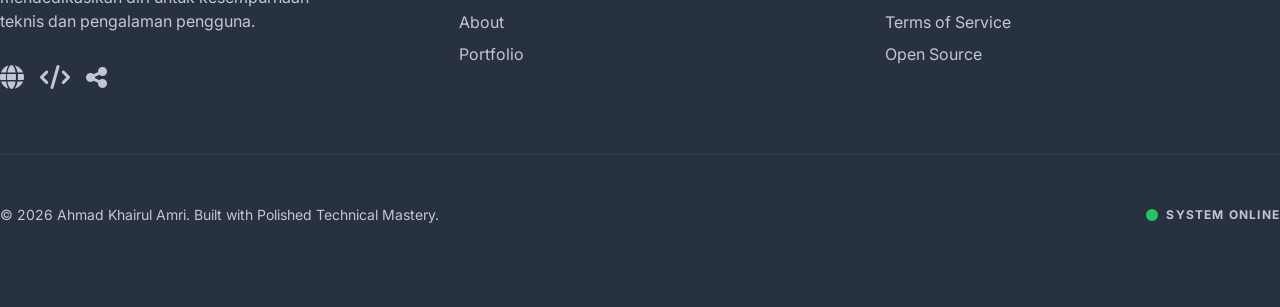
==== commit a2e2795d: "feat: update full name, social links, and profile images" ====
--- a/index.html
+++ b/index.html
@@ -6,7 +6,7 @@
     <meta content="width=device-width, initial-scale=1.0" name="viewport" />
     <meta name="description"
         content="Ahmad Khairul Amri - Portfolio. Full Stack Web Developer berpengalaman membangun website modern dan solusi digital inovatif." />
-    <title>Ahmad Amri | Full Stack Web Developer</title>
+    <title>Ahmad Khairul Amri | Full Stack Web Developer</title>
 
     <!-- Google Fonts Inter -->
     <link rel="preconnect" href="https://fonts.googleapis.com" />
@@ -31,7 +31,7 @@
     <header>
         <nav class="navbar" id="navbar">
             <div class="container navbar__container">
-                <a class="navbar__logo" href="#">Ahmad Amri</a>
+                <a class="navbar__logo" href="#">Ahmad Khairul Amri</a>
 
                 <!-- Desktop Navigation Links -->
                 <div class="navbar__menu">
@@ -56,7 +56,7 @@
         <div class="mobile-nav__overlay" id="mobile-nav-overlay"></div>
         <div class="mobile-nav" id="mobile-nav">
             <div class="mobile-nav__header">
-                <span class="mobile-nav__logo">Ahmad Amri</span>
+                <span class="mobile-nav__logo">Ahmad Khairul Amri</span>
                 <button class="mobile-nav__close" id="mobile-nav-close" aria-label="Close mobile menu">
                     <i class="fa-solid fa-xmark"></i>
                 </button>
@@ -90,14 +90,12 @@
                         <a class="hero__btn-secondary" href="#contact">Hubungi Saya</a>
                     </div>
                     <div class="hero__socials">
-                        <a class="hero__social-link" href="#" aria-label="Website">
-                            <i class="fa-solid fa-globe"></i>
-                        </a>
-                        <a class="hero__social-link" href="#" aria-label="Code Repository">
-                            <i class="fa-solid fa-code"></i>
-                        </a>
-                        <a class="hero__social-link" href="#" aria-label="Terminal">
-                            <i class="fa-solid fa-terminal"></i>
+                        <a class="hero__social-link" href="https://www.instagram.com/ahmdramr/" aria-label="Website">
+                            <i class="fa-brands fa-instagram"></i>
+                        </a>
+                        <a class="hero__social-link" href="https://github.com/ahmadkhairulamri03"
+                            aria-label="Code Repository">
+                            <i class="fa-brands fa-github"></i>
                         </a>
                     </div>
                 </div>
@@ -105,7 +103,7 @@
                 <div class="hero__image-wrapper">
                     <div class="hero__image-bg"></div>
                     <div class="hero__image-container">
-                        <img class="hero__image" alt="Ahmad Khairul Amri Portrait" src="assets/images/profile.jpg" />
+                        <img class="hero__image" alt="Ahmad Khairul Amri Portrait" src="assets/images/img-2.jpeg" />
                     </div>
 
                     <!-- Floating Tech Cards -->
@@ -134,7 +132,7 @@
             <div class="container about__container">
                 <div class="about__image-wrapper">
                     <div class="about__image-container">
-                        <img class="about__image" alt="Minimalist Workspace Setup" src="assets/images/workspace.jpg"
+                        <img class="about__image" alt="Minimalist Workspace Setup" src="assets/images/img-1.jpeg"
                             loading="lazy" />
                     </div>
                     <div class="about__experience-card">
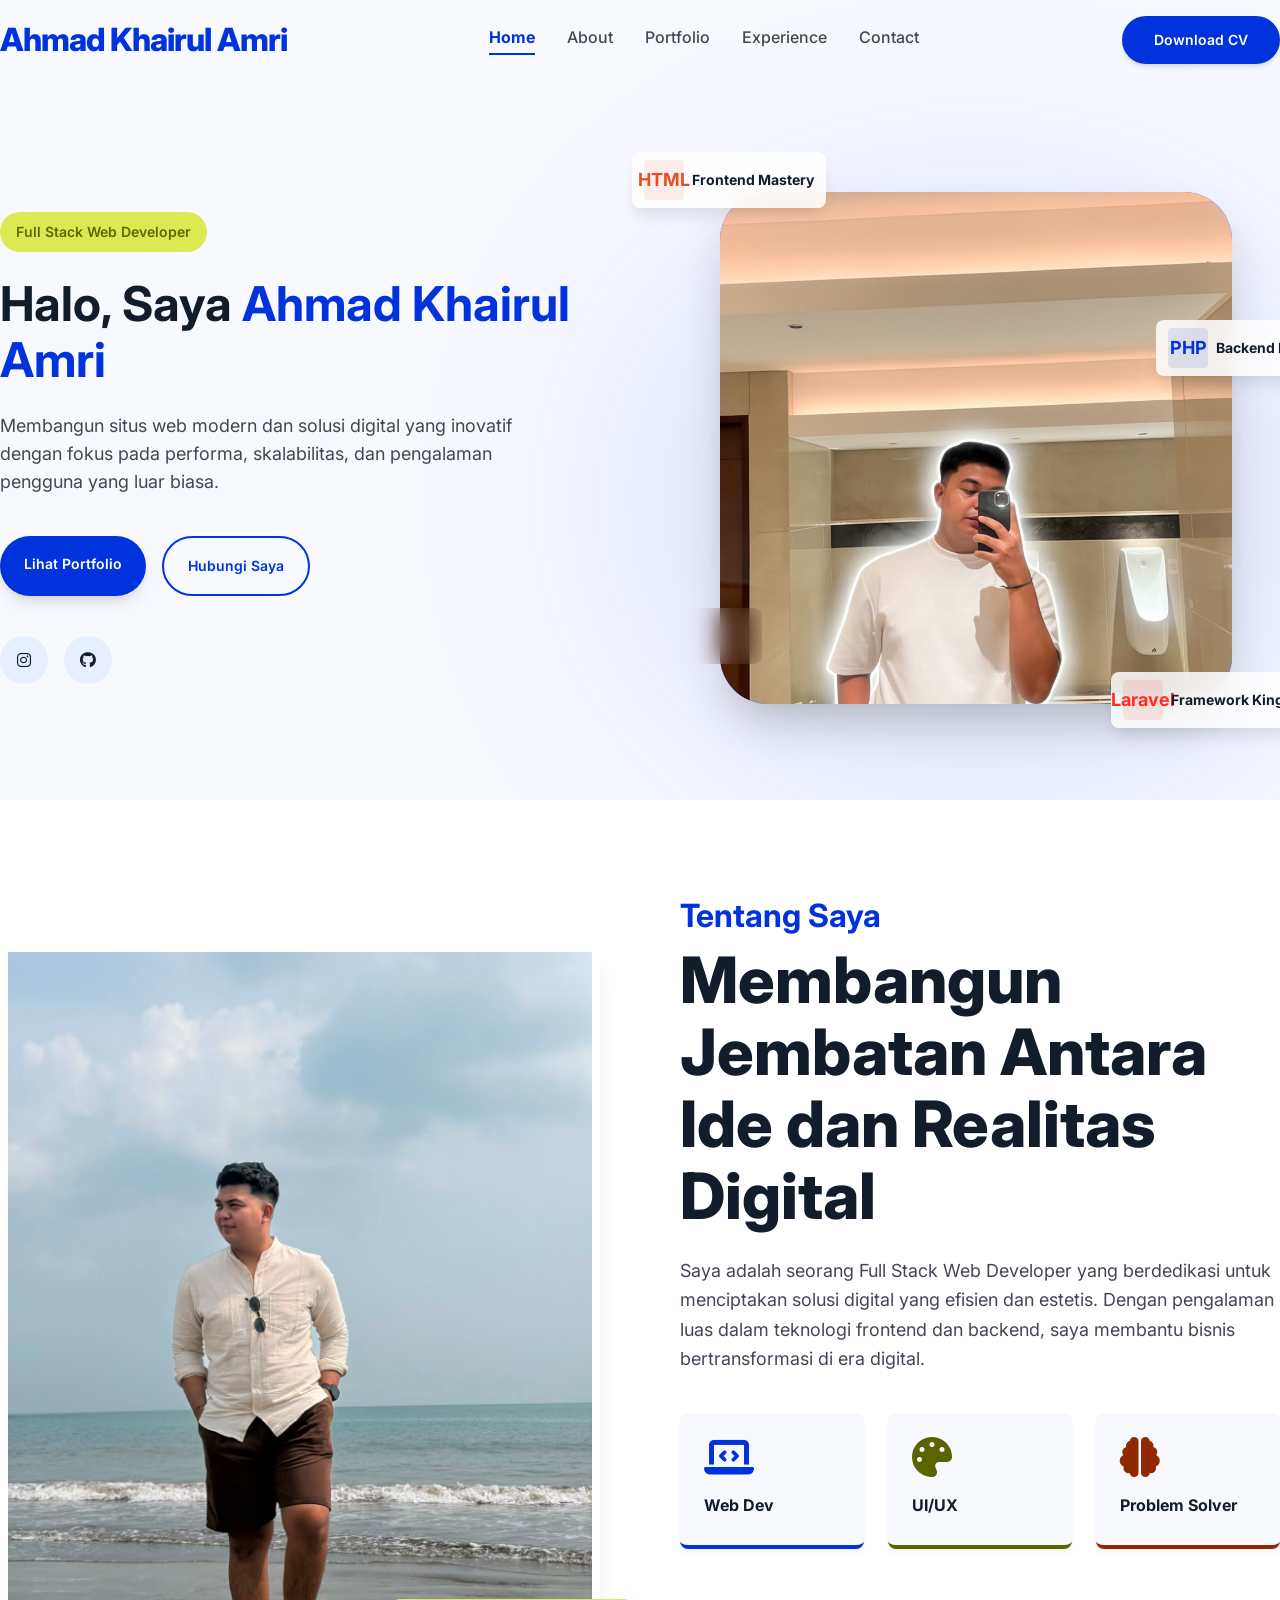
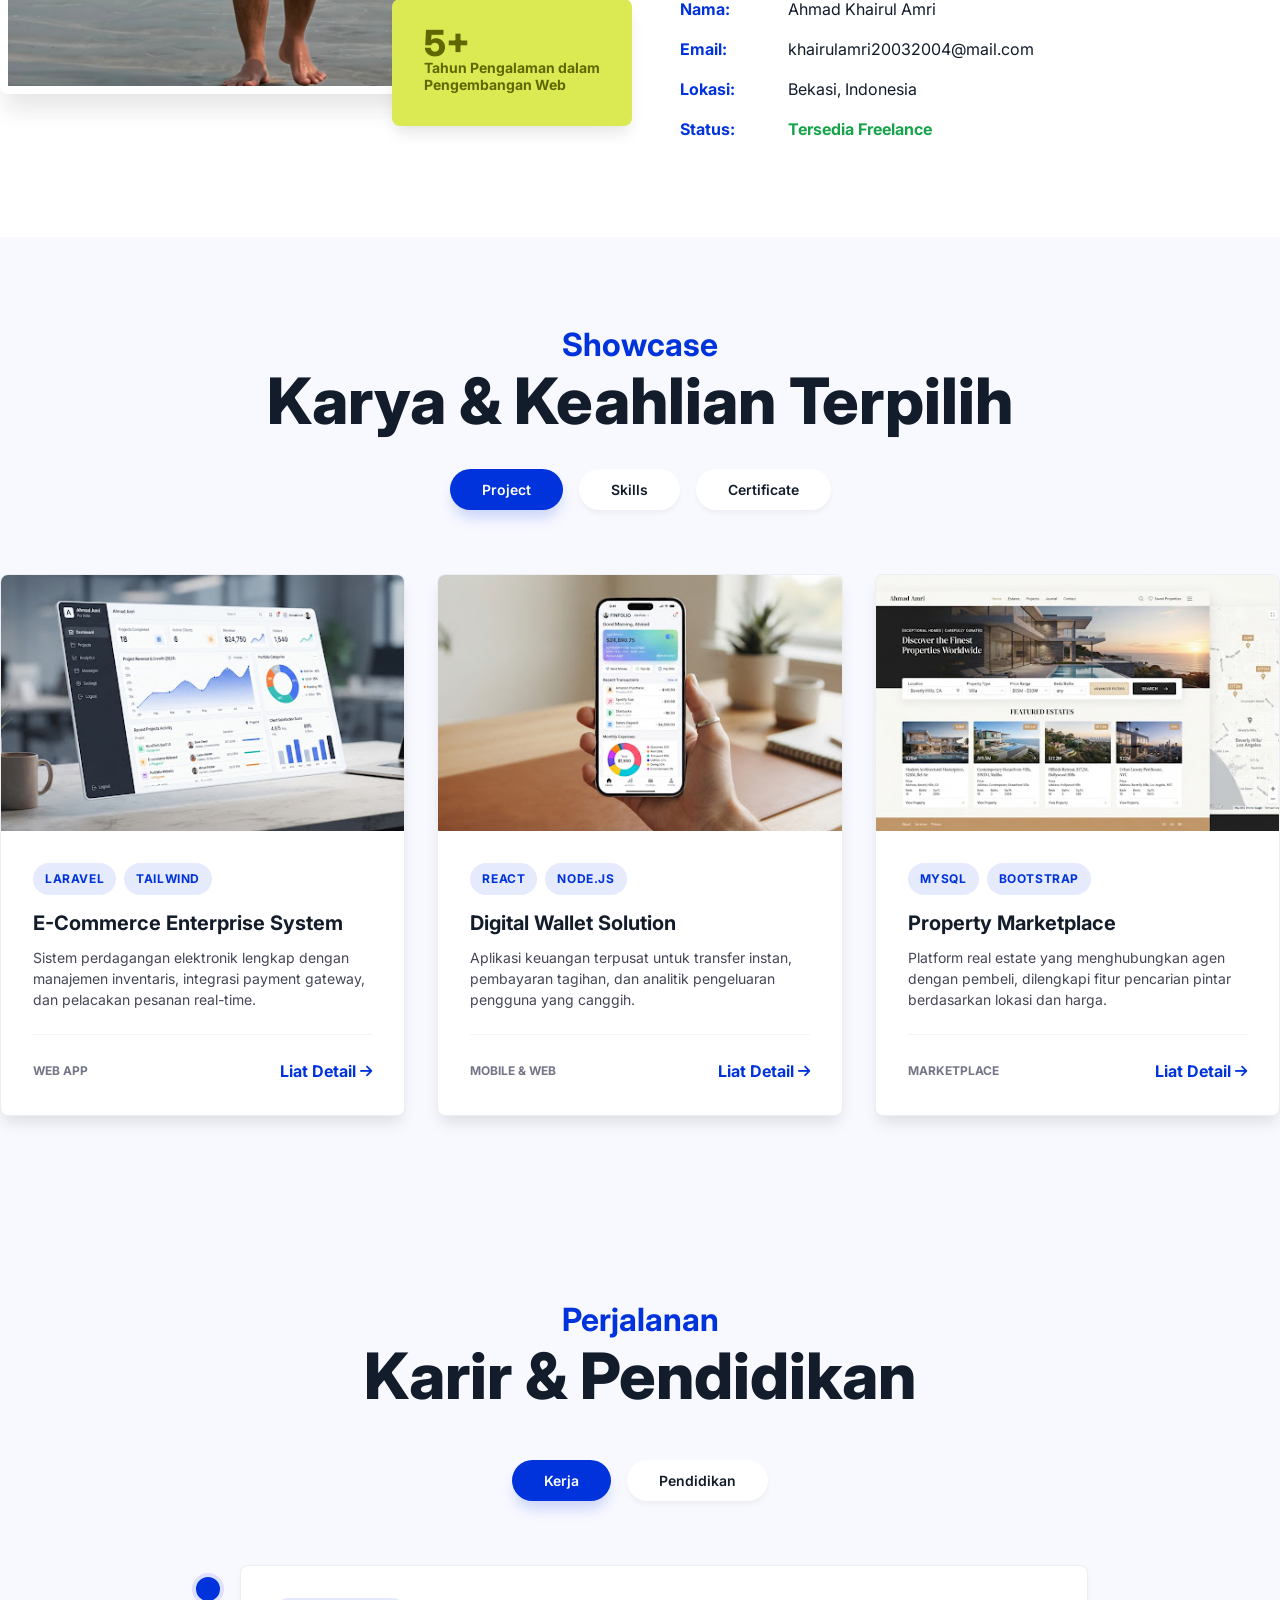
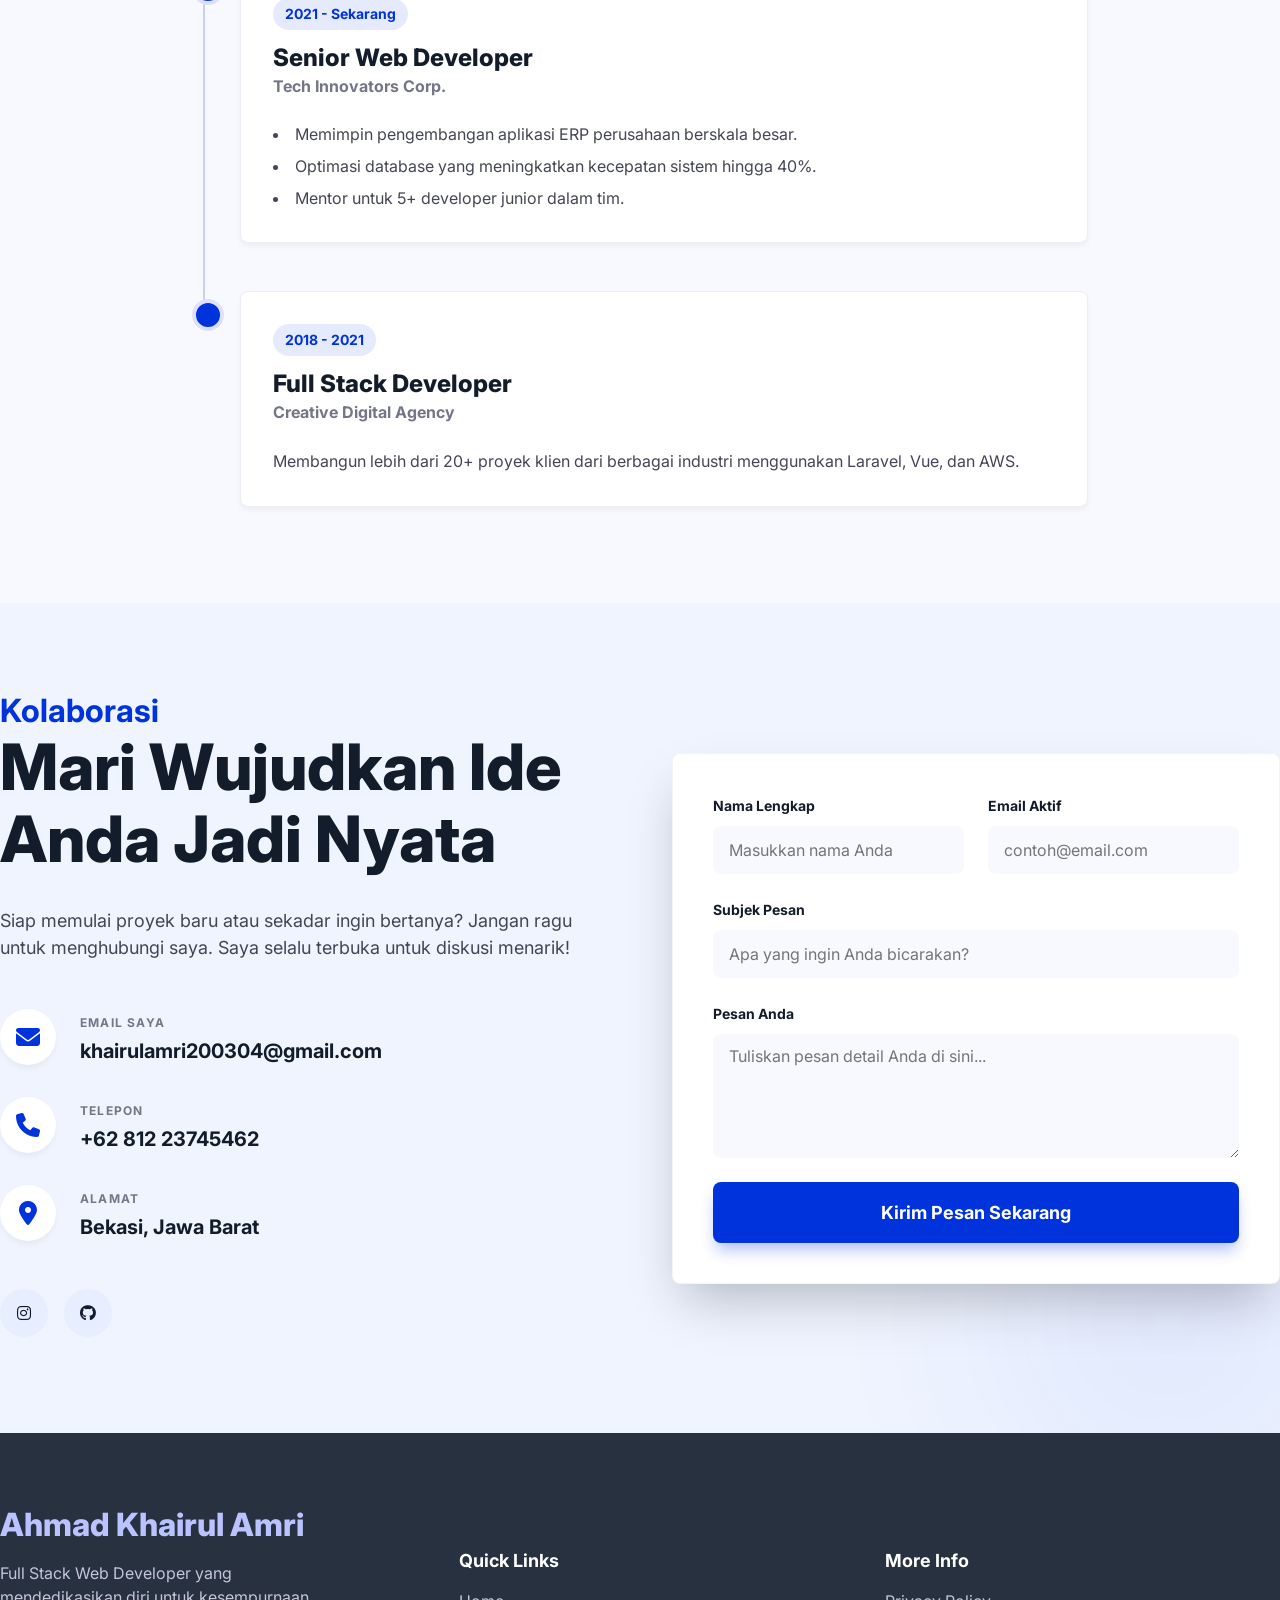
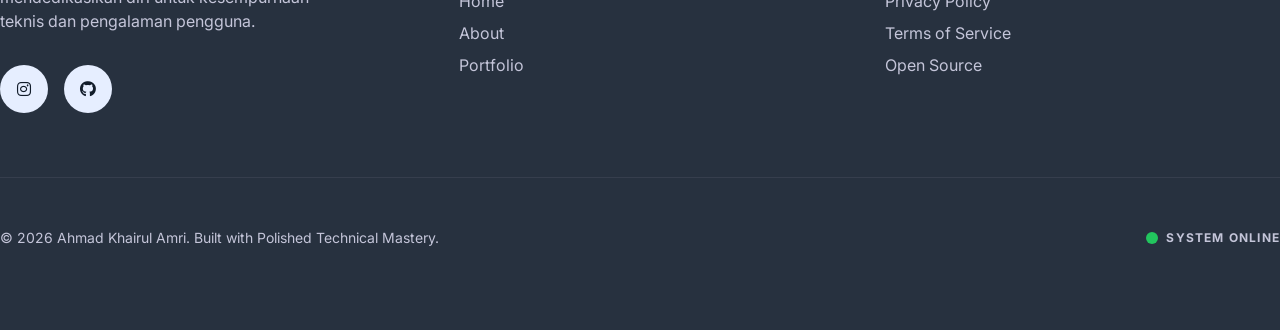
==== commit 9772c85f: "chore: update personal contact information and social media links in portfolio" ====
--- a/index.html
+++ b/index.html
@@ -175,11 +175,11 @@
                         </div>
                         <div class="about__detail-item">
                             <span class="about__detail-label">Email:</span>
-                            <span class="about__detail-value">halo@amri.dev</span>
+                            <span class="about__detail-value">khairulamri20032004@mail.com</span>
                         </div>
                         <div class="about__detail-item">
                             <span class="about__detail-label">Lokasi:</span>
-                            <span class="about__detail-value">Jakarta, Indonesia</span>
+                            <span class="about__detail-value">Bekasi, Indonesia</span>
                         </div>
                         <div class="about__detail-item">
                             <span class="about__detail-label">Status:</span>
@@ -486,7 +486,7 @@
                             </div>
                             <div>
                                 <p class="contact__info-label">Email Saya</p>
-                                <p class="contact__info-value">halo@amri.dev</p>
+                                <p class="contact__info-value">khairulamri200304@gmail.com</p>
                             </div>
                         </div>
 
@@ -496,7 +496,7 @@
                             </div>
                             <div>
                                 <p class="contact__info-label">Telepon</p>
-                                <p class="contact__info-value">+62 812 3456 7890</p>
+                                <p class="contact__info-value">+62 812 23745462</p>
                             </div>
                         </div>
 
@@ -506,22 +506,20 @@
                             </div>
                             <div>
                                 <p class="contact__info-label">Alamat</p>
-                                <p class="contact__info-value">Jambi</p>
+                                <p class="contact__info-value">Bekasi, Jawa Barat</p>
                             </div>
                         </div>
 
                     </div>
 
                     <!-- Social Links -->
-                    <div class="contact__socials">
-                        <a class="contact__social-link" href="#" aria-label="Website Link">
-                            <i class="fa-solid fa-globe"></i>
+                    <div class="hero__socials">
+                        <a class="hero__social-link" href="https://www.instagram.com/ahmdramr/" aria-label="Website">
+                            <i class="fa-brands fa-instagram"></i>
                         </a>
-                        <a class="contact__social-link" href="#" aria-label="Share Portfolio">
-                            <i class="fa-solid fa-share-nodes"></i>
-                        </a>
-                        <a class="contact__social-link" href="#" aria-label="Chat Message">
-                            <i class="fa-solid fa-comment-dots"></i>
+                        <a class="hero__social-link" href="https://github.com/ahmadkhairulamri03"
+                            aria-label="Code Repository">
+                            <i class="fa-brands fa-github"></i>
                         </a>
                     </div>
                 </div>
@@ -566,20 +564,18 @@
         <div class="container footer__container">
             <div class="footer__top">
                 <div class="footer__brand">
-                    <h2 class="footer__logo">Ahmad Amri</h2>
+                    <h2 class="footer__logo">Ahmad Khairul Amri</h2>
                     <p class="footer__tagline">
                         Full Stack Web Developer yang mendedikasikan diri untuk kesempurnaan teknis dan pengalaman
                         pengguna.
                     </p>
-                    <div class="footer__socials">
-                        <a class="footer__social-link" href="#" aria-label="Public Website">
-                            <i class="fa-solid fa-globe"></i>
+                    <div class="hero__socials">
+                        <a class="hero__social-link" href="https://www.instagram.com/ahmdramr/" aria-label="Website">
+                            <i class="fa-brands fa-instagram"></i>
                         </a>
-                        <a class="footer__social-link" href="#" aria-label="Code Repository">
-                            <i class="fa-solid fa-code"></i>
-                        </a>
-                        <a class="footer__social-link" href="#" aria-label="Share Link">
-                            <i class="fa-solid fa-share-nodes"></i>
+                        <a class="hero__social-link" href="https://github.com/ahmadkhairulamri03"
+                            aria-label="Code Repository">
+                            <i class="fa-brands fa-github"></i>
                         </a>
                     </div>
                 </div>
